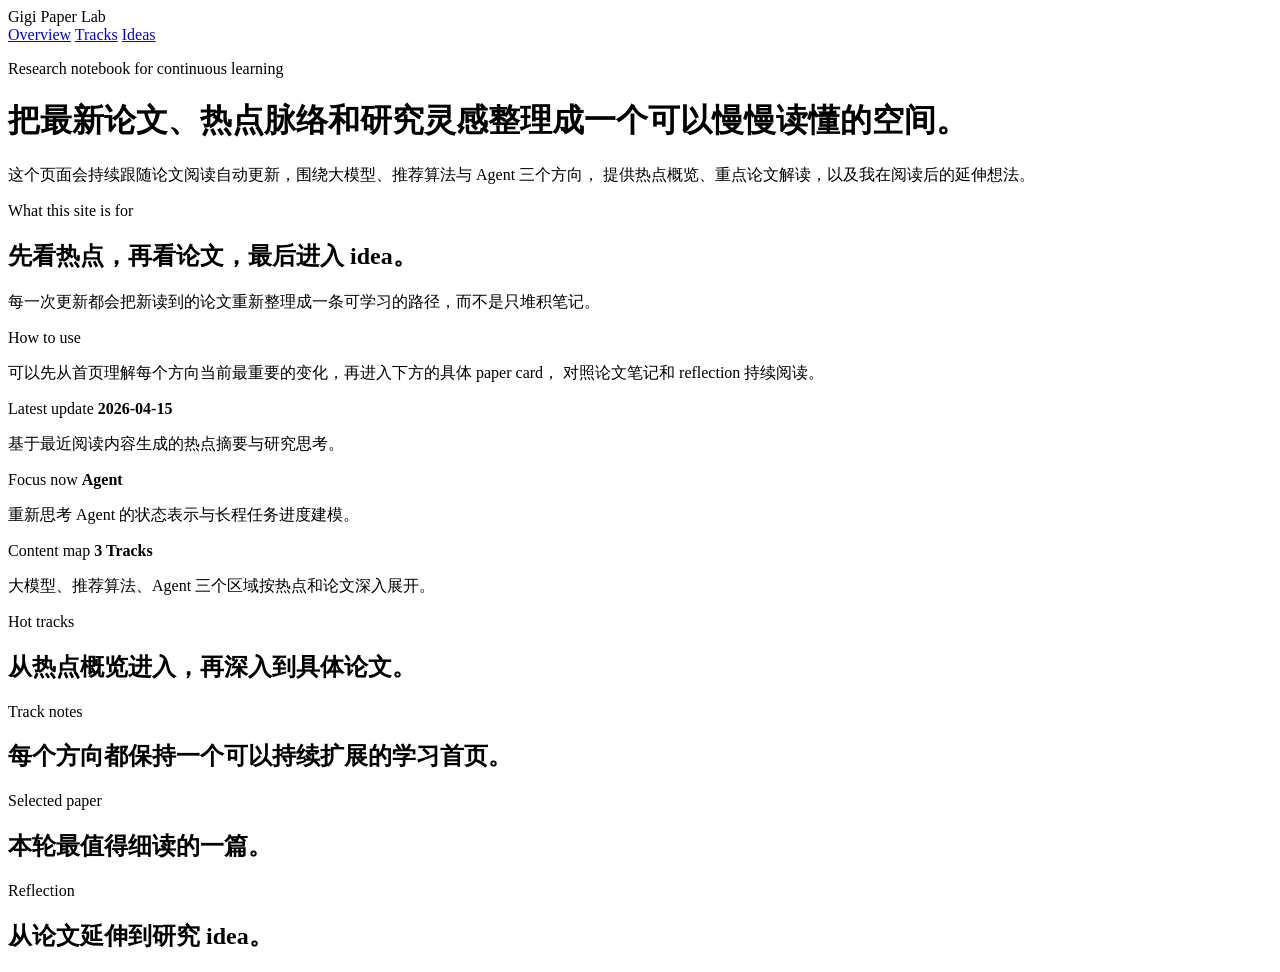
==== paper_site/index.html @ 58f5056e "Add site homepage" ====
<!DOCTYPE html>
<html lang="zh-CN">
  <head>
    <meta charset="UTF-8" />
    <meta name="viewport" content="width=device-width, initial-scale=1.0" />
    <title>Gigi Paper Lab</title>
    <meta
      name="description"
      content="跟随 Gigi 阅读大模型、推荐算法与 Agent 方向的热点论文，并查看持续沉淀的研究想法。"
    />
    <link rel="stylesheet" href="./assets/styles.css" />
    <link rel="icon" href="data:," />
  </head>
  <body>
    <div class="page-shell">
      <header class="hero">
        <nav class="topbar">
          <div class="brand">Gigi Paper Lab</div>
          <div class="topbar-links">
            <a href="#overview">Overview</a>
            <a href="#tracks">Tracks</a>
            <a href="#ideas">Ideas</a>
          </div>
        </nav>

        <div class="hero-copy">
          <p class="eyebrow">Research notebook for continuous learning</p>
          <h1>把最新论文、热点脉络和研究灵感整理成一个可以慢慢读懂的空间。</h1>
          <p class="hero-text">
            这个页面会持续跟随论文阅读自动更新，围绕大模型、推荐算法与 Agent 三个方向，
            提供热点概览、重点论文解读，以及我在阅读后的延伸想法。
          </p>
        </div>

        <section class="story-band">
          <article class="story-tile story-primary">
            <span class="panel-label">What this site is for</span>
            <h2>先看热点，再看论文，最后进入 idea。</h2>
            <p>
              每一次更新都会把新读到的论文重新整理成一条可学习的路径，而不是只堆积笔记。
            </p>
          </article>
          <article class="story-tile">
            <span class="panel-label">How to use</span>
            <p>
              可以先从首页理解每个方向当前最重要的变化，再进入下方的具体 paper card，
              对照论文笔记和 reflection 持续阅读。
            </p>
          </article>
        </section>

        <section class="hero-panels" id="overview">
          <article class="glass-panel stat-panel">
            <span class="panel-label">Latest update</span>
            <strong id="latest-update">2026-04-15</strong>
            <p>基于最近阅读内容生成的热点摘要与研究思考。</p>
          </article>
          <article class="glass-panel stat-panel">
            <span class="panel-label">Focus now</span>
            <strong id="focus-track">Agent</strong>
            <p id="focus-summary">重新思考 Agent 的状态表示与长程任务进度建模。</p>
          </article>
          <article class="glass-panel stat-panel">
            <span class="panel-label">Content map</span>
            <strong>3 Tracks</strong>
            <p>大模型、推荐算法、Agent 三个区域按热点和论文深入展开。</p>
          </article>
        </section>
      </header>

      <main>
        <section class="section-block" id="tracks">
          <div class="section-heading">
            <p class="eyebrow">Hot tracks</p>
            <h2>从热点概览进入，再深入到具体论文。</h2>
          </div>
          <div class="tracks-grid" id="tracks-grid"></div>
        </section>

        <section class="section-block">
          <div class="section-heading">
            <p class="eyebrow">Track notes</p>
            <h2>每个方向都保持一个可以持续扩展的学习首页。</h2>
          </div>
          <div class="track-detail-stack" id="track-detail-stack"></div>
        </section>

        <section class="section-block">
          <div class="section-heading">
            <p class="eyebrow">Selected paper</p>
            <h2>本轮最值得细读的一篇。</h2>
          </div>
          <div id="featured-paper"></div>
        </section>

        <section class="section-block" id="ideas">
          <div class="section-heading">
            <p class="eyebrow">Reflection</p>
            <h2>从论文延伸到研究 idea。</h2>
          </div>
          <div class="ideas-grid" id="ideas-grid"></div>
        </section>
      </main>
    </div>

    <script src="./assets/content.js"></script>
    <script src="./assets/app.js"></script>
  </body>
</html>
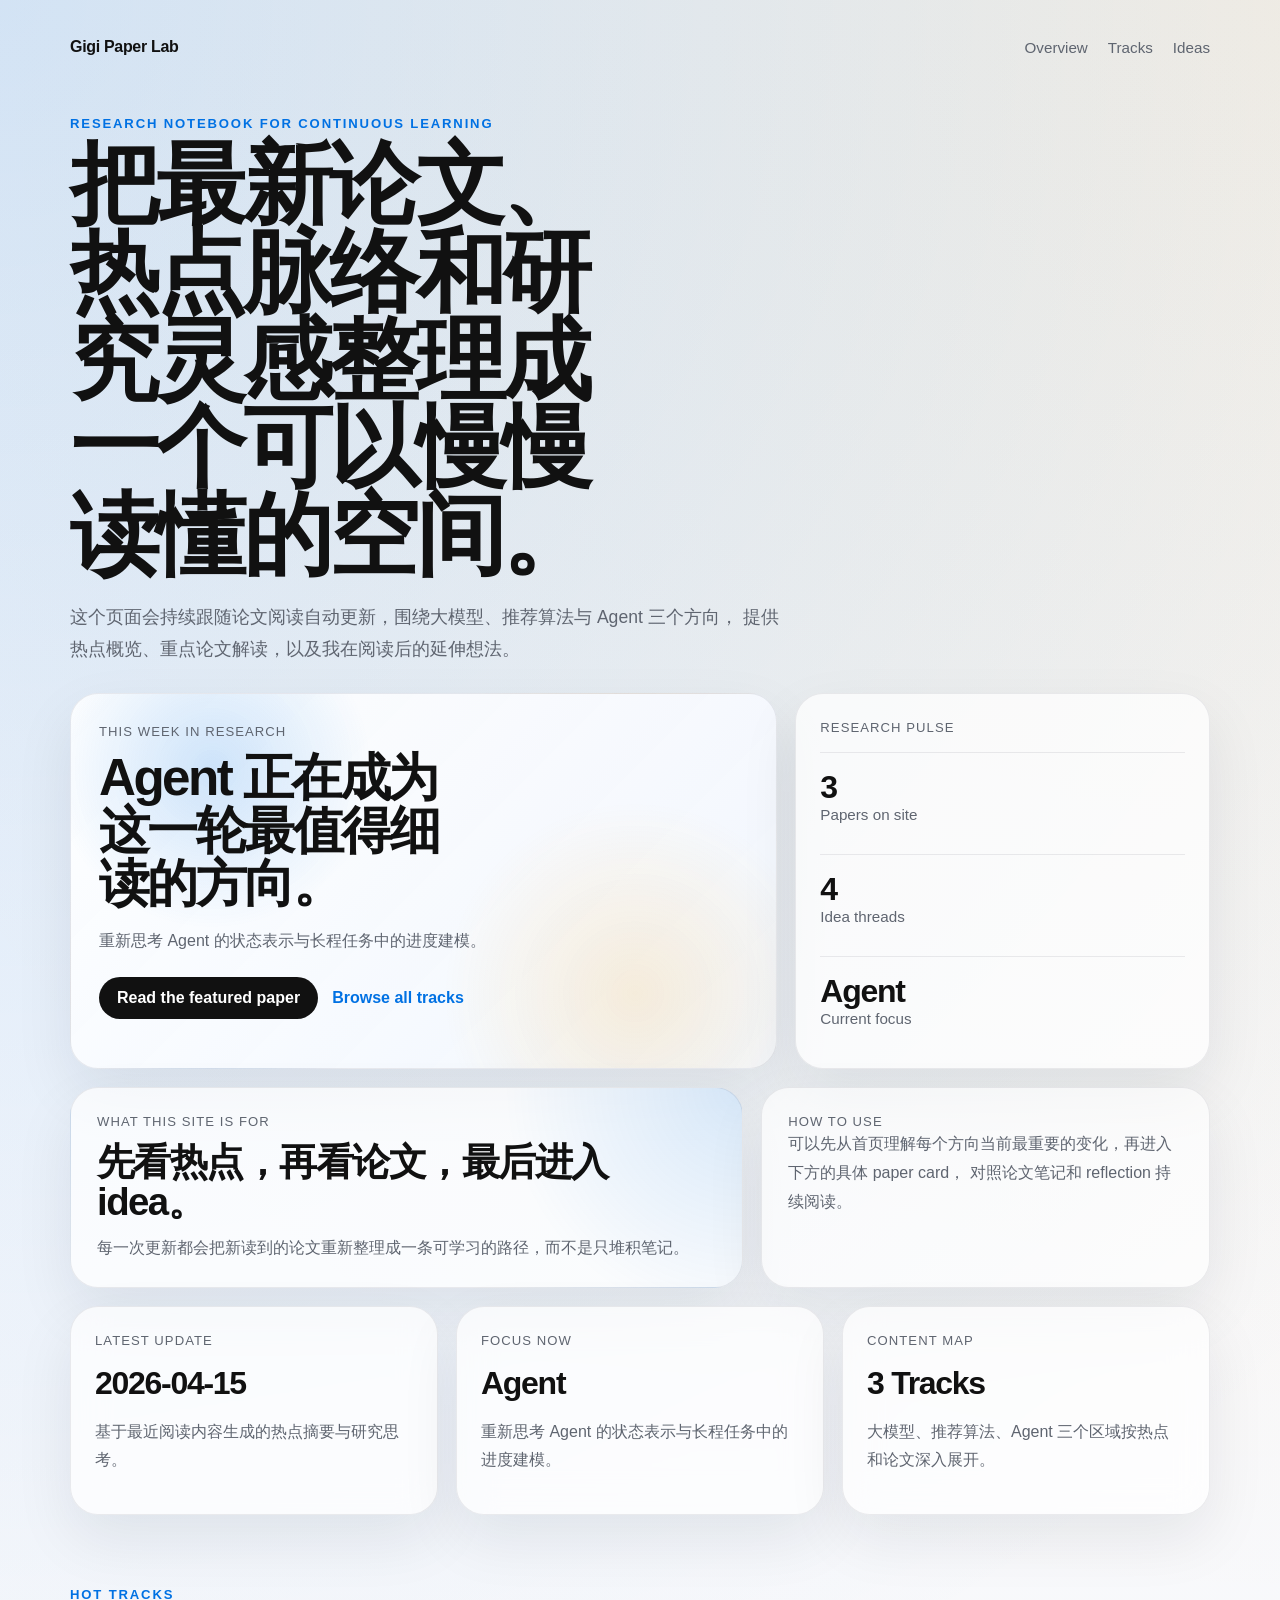
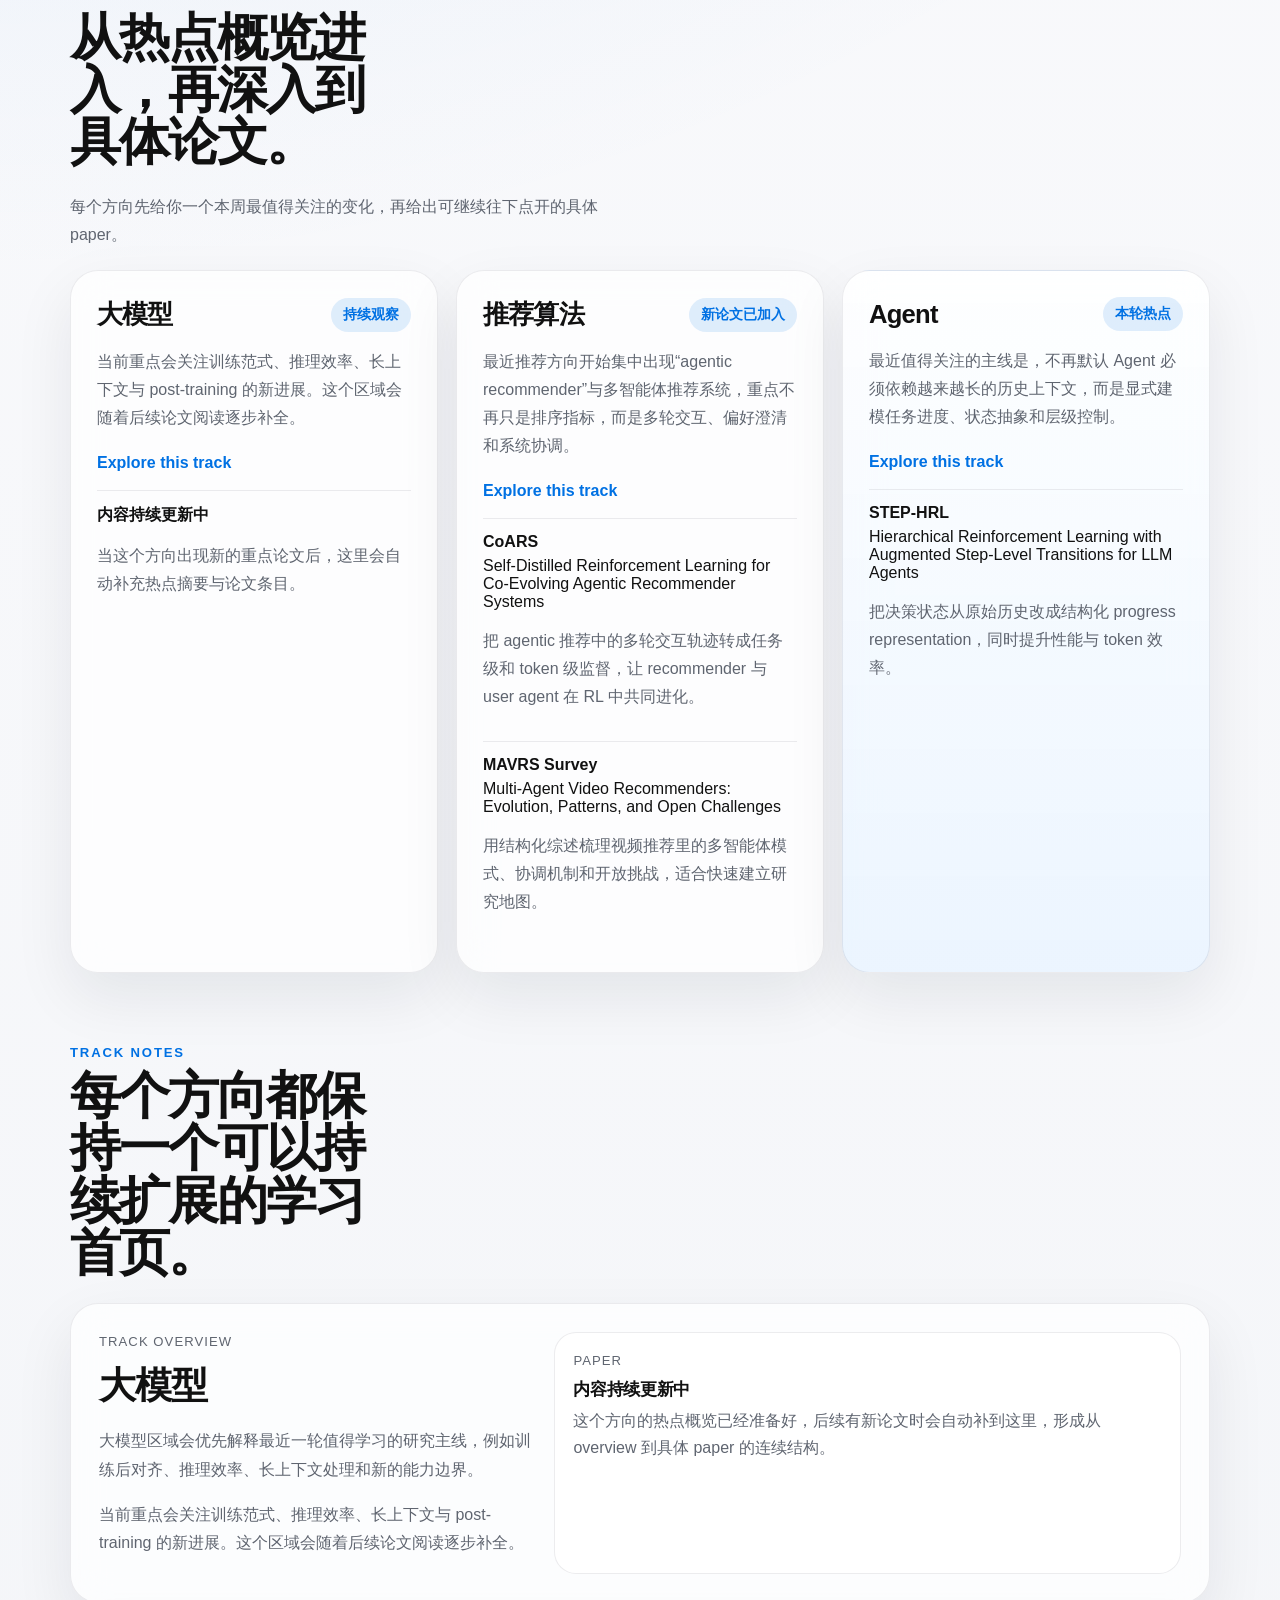
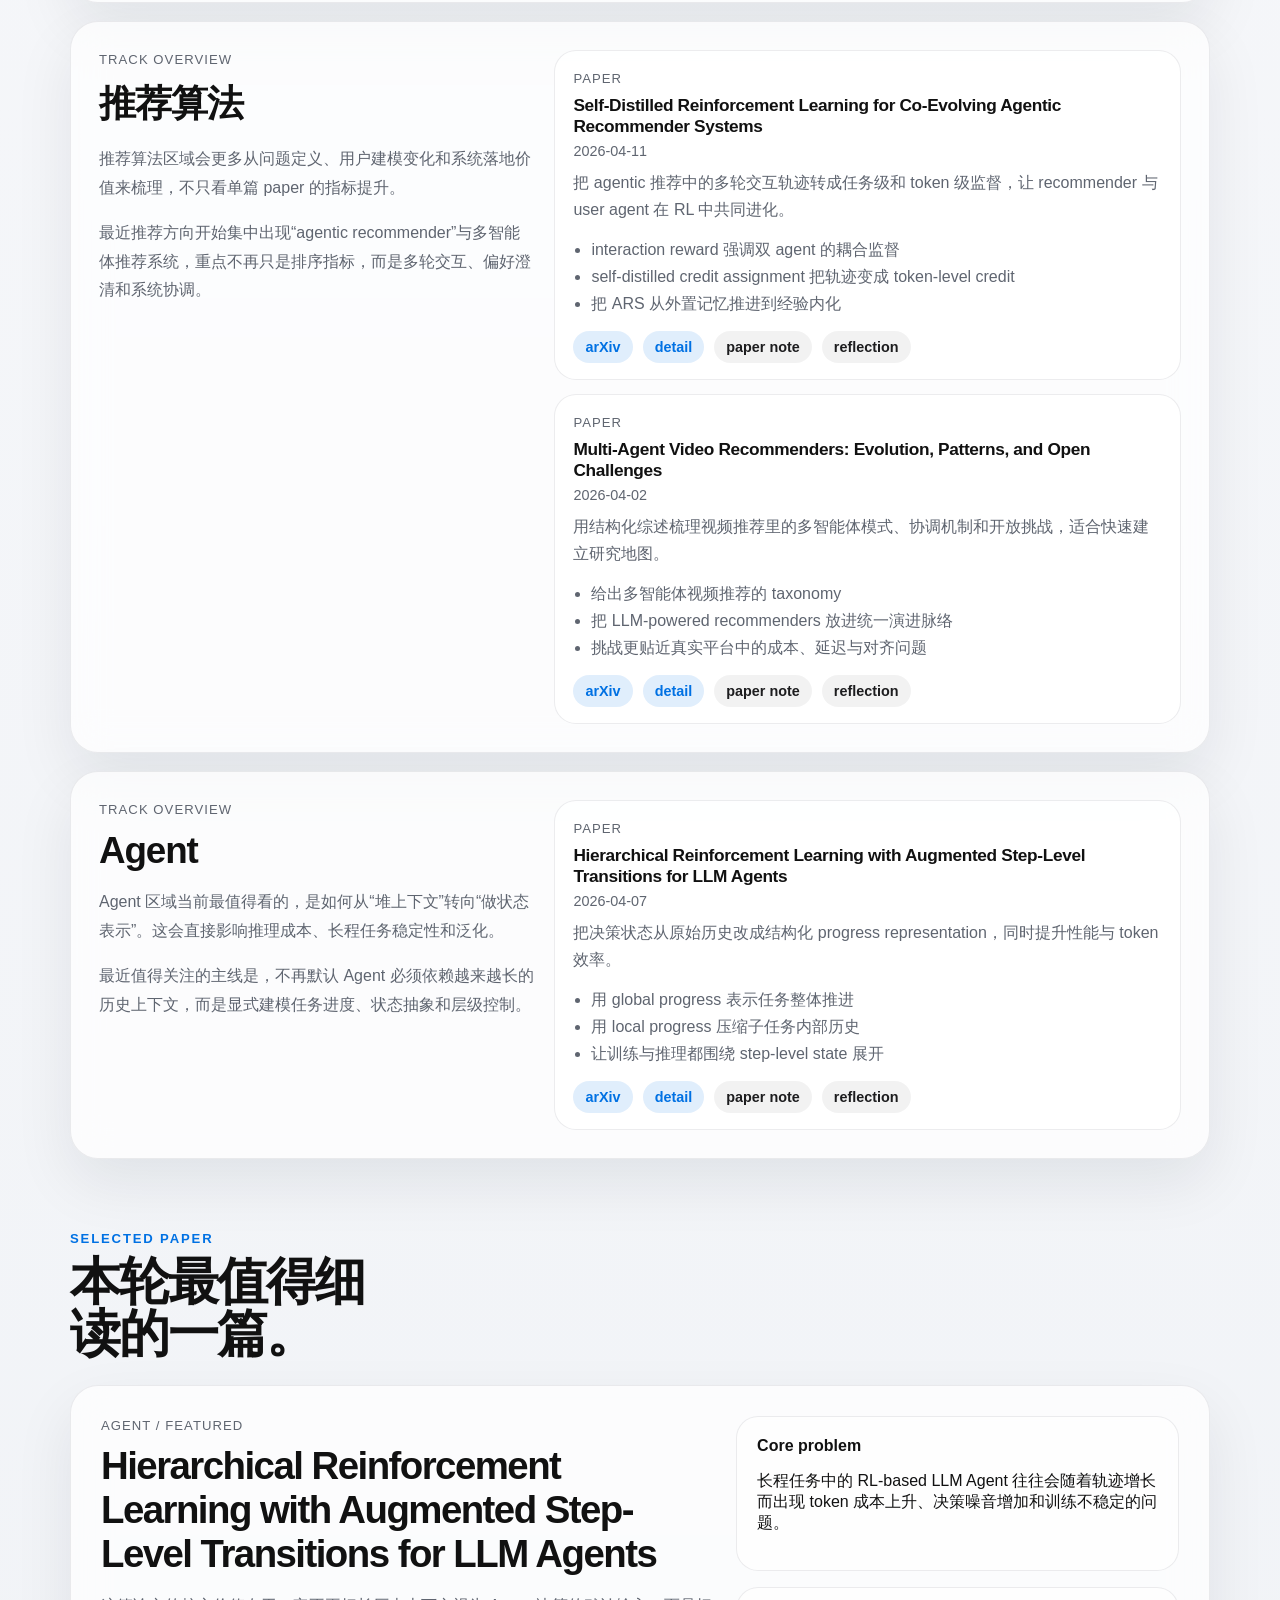
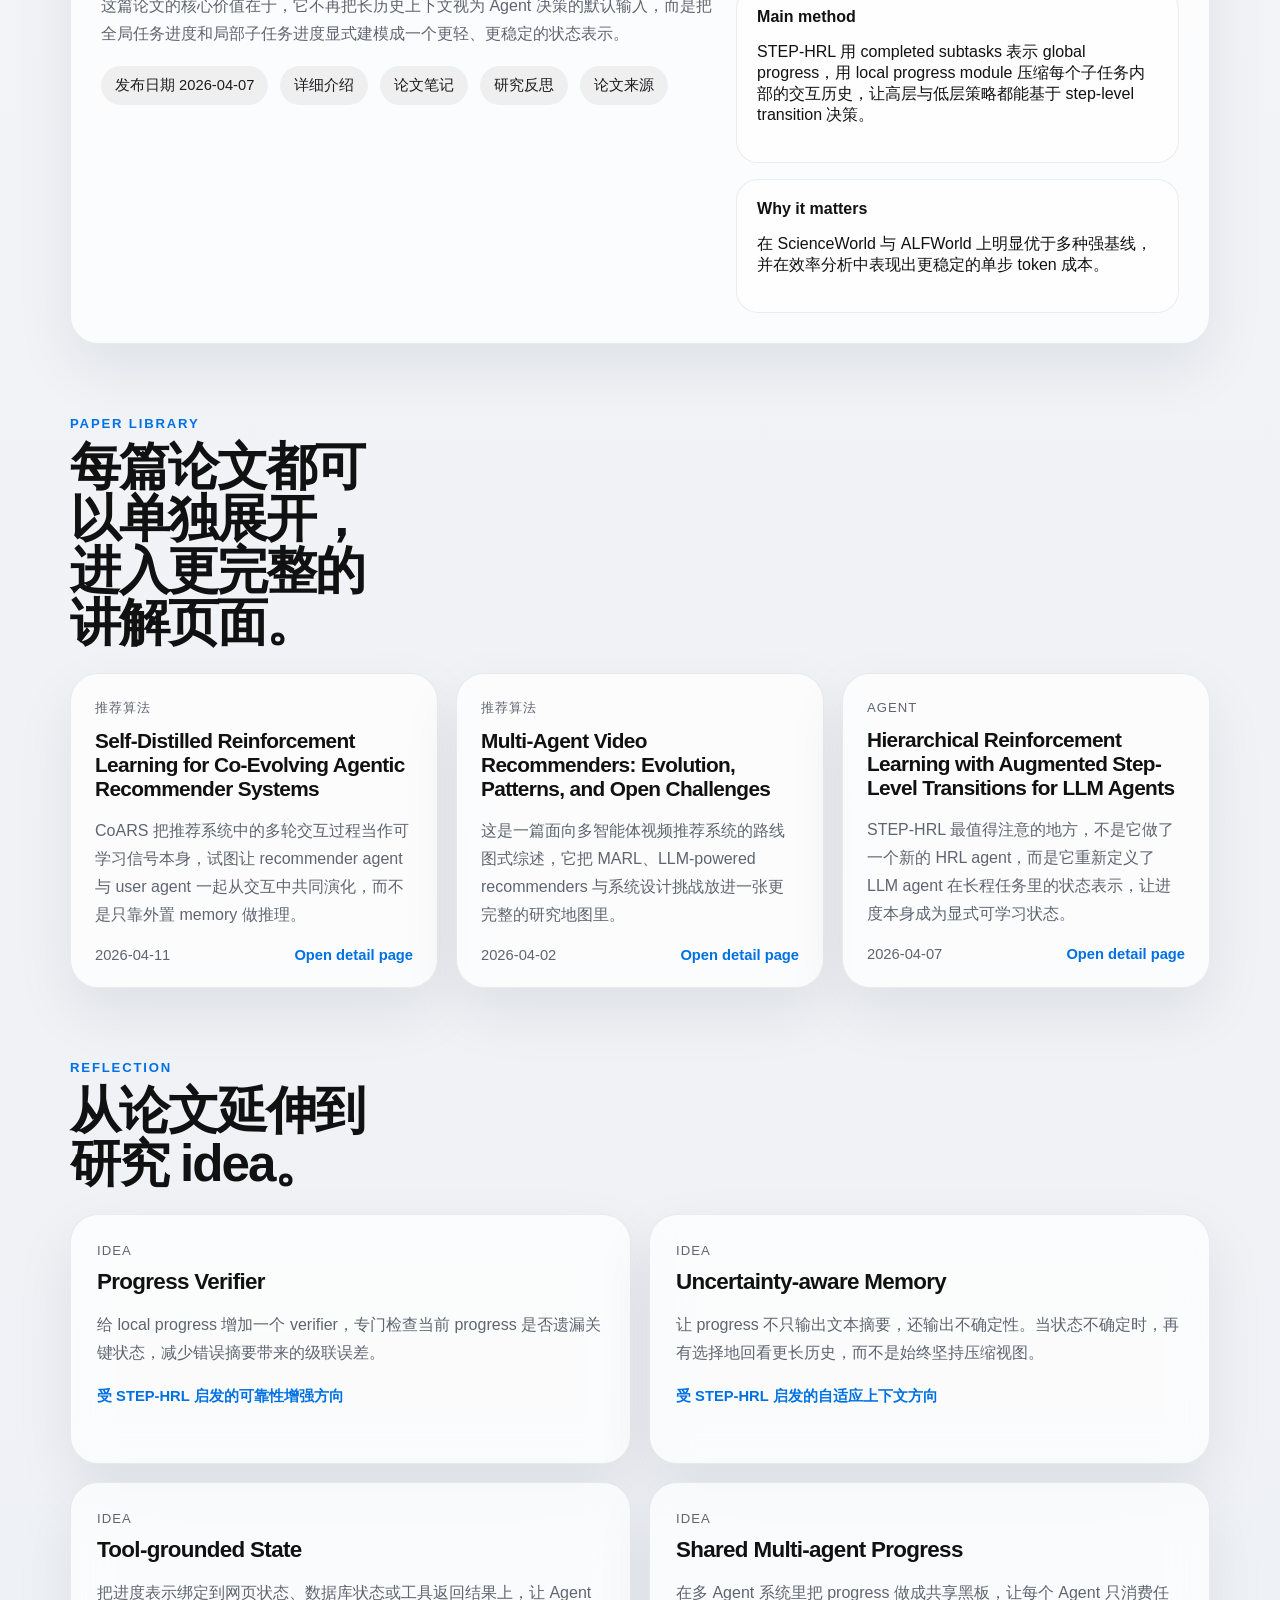
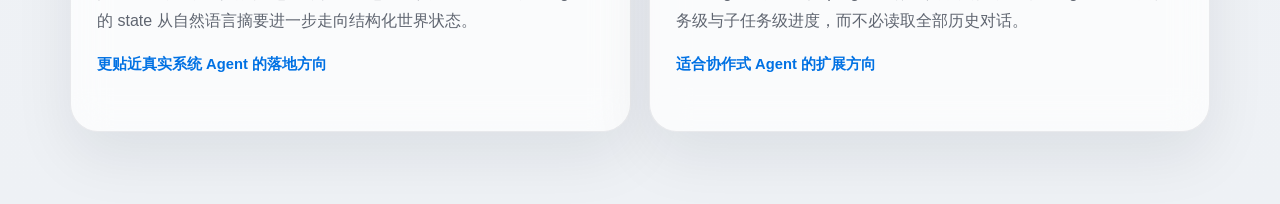
==== commit 443051ff: "Refresh paper site experience and add detail pages" ====
--- a/paper_site/index.html
+++ b/paper_site/index.html
@@ -31,6 +31,37 @@
             提供热点概览、重点论文解读，以及我在阅读后的延伸想法。
           </p>
         </div>
+
+        <section class="hero-stage">
+          <article class="hero-stage-panel hero-stage-primary">
+            <span class="panel-label">This week in research</span>
+            <h2 id="hero-stage-title">研究焦点正在刷新。</h2>
+            <p id="hero-stage-copy">
+              最新一轮阅读会把热点变化、代表论文和研究方向重新整理成可学习路径。
+            </p>
+            <div class="hero-stage-actions">
+              <a class="cta-button" href="#featured-paper">Read the featured paper</a>
+              <a class="cta-link" href="#tracks">Browse all tracks</a>
+            </div>
+          </article>
+          <article class="hero-stage-panel hero-stage-side">
+            <span class="panel-label">Research pulse</span>
+            <div class="pulse-grid">
+              <div class="pulse-item">
+                <strong id="pulse-papers">0</strong>
+                <span>Papers on site</span>
+              </div>
+              <div class="pulse-item">
+                <strong id="pulse-ideas">0</strong>
+                <span>Idea threads</span>
+              </div>
+              <div class="pulse-item">
+                <strong id="pulse-focus">Agent</strong>
+                <span>Current focus</span>
+              </div>
+            </div>
+          </article>
+        </section>
 
         <section class="story-band">
           <article class="story-tile story-primary">
@@ -74,6 +105,9 @@
             <p class="eyebrow">Hot tracks</p>
             <h2>从热点概览进入，再深入到具体论文。</h2>
           </div>
+          <div class="section-copy">
+            每个方向先给你一个本周最值得关注的变化，再给出可继续往下点开的具体 paper。
+          </div>
           <div class="tracks-grid" id="tracks-grid"></div>
         </section>
 
@@ -93,6 +127,14 @@
           <div id="featured-paper"></div>
         </section>
 
+        <section class="section-block">
+          <div class="section-heading">
+            <p class="eyebrow">Paper library</p>
+            <h2>每篇论文都可以单独展开，进入更完整的讲解页面。</h2>
+          </div>
+          <div class="paper-library" id="paper-library"></div>
+        </section>
+
         <section class="section-block" id="ideas">
           <div class="section-heading">
             <p class="eyebrow">Reflection</p>
--- a/paper_site/assets/styles.css
+++ b/paper_site/assets/styles.css
@@ -0,0 +1,748 @@
+:root {
+  --bg: #f5f5f7;
+  --panel: rgba(255, 255, 255, 0.72);
+  --panel-strong: rgba(255, 255, 255, 0.88);
+  --line: rgba(15, 23, 42, 0.08);
+  --text: #111111;
+  --muted: #5f6570;
+  --accent: #0071e3;
+  --accent-soft: rgba(0, 113, 227, 0.12);
+  --shadow: 0 24px 60px rgba(15, 23, 42, 0.08);
+  --radius-xl: 28px;
+  --radius-lg: 22px;
+  --radius-md: 18px;
+  --content-width: 1180px;
+}
+
+* {
+  box-sizing: border-box;
+}
+
+html {
+  scroll-behavior: smooth;
+}
+
+body {
+  margin: 0;
+  font-family: "SF Pro Display", "PingFang SC", "Helvetica Neue", sans-serif;
+  color: var(--text);
+  background:
+    radial-gradient(circle at top left, rgba(0, 113, 227, 0.16), transparent 28%),
+    radial-gradient(circle at top right, rgba(255, 159, 10, 0.1), transparent 24%),
+    linear-gradient(180deg, #fbfbfd 0%, #eef1f5 100%);
+}
+
+a {
+  color: inherit;
+  text-decoration: none;
+}
+
+.page-shell {
+  width: min(100%, var(--content-width));
+  margin: 0 auto;
+  padding: 24px 20px 72px;
+}
+
+.topbar {
+  display: flex;
+  align-items: center;
+  justify-content: space-between;
+  gap: 16px;
+  padding: 6px 0 18px;
+}
+
+.brand {
+  font-size: 1rem;
+  font-weight: 700;
+  letter-spacing: -0.02em;
+}
+
+.topbar-links {
+  display: flex;
+  gap: 20px;
+  color: var(--muted);
+  font-size: 0.95rem;
+}
+
+.hero {
+  padding-top: 8px;
+}
+
+.hero-copy {
+  padding: 42px 0 28px;
+}
+
+.eyebrow {
+  margin: 0 0 10px;
+  color: var(--accent);
+  font-size: 0.82rem;
+  font-weight: 700;
+  letter-spacing: 0.14em;
+  text-transform: uppercase;
+}
+
+.hero h1,
+.section-heading h2 {
+  margin: 0;
+  letter-spacing: -0.04em;
+}
+
+.hero h1 {
+  max-width: 11ch;
+  font-size: clamp(3rem, 7vw, 5.8rem);
+  line-height: 0.98;
+}
+
+.hero-text {
+  max-width: 720px;
+  margin: 22px 0 0;
+  color: var(--muted);
+  font-size: 1.1rem;
+  line-height: 1.8;
+}
+
+.hero-panels,
+.tracks-grid,
+.ideas-grid,
+.story-band,
+.track-detail-stack,
+.hero-stage,
+.paper-library {
+  display: grid;
+  gap: 18px;
+}
+
+.hero-stage {
+  grid-template-columns: 1.45fr 0.85fr;
+  margin-bottom: 18px;
+}
+
+.hero-stage-panel {
+  border-radius: var(--radius-xl);
+  border: 1px solid var(--line);
+  box-shadow: var(--shadow);
+}
+
+.hero-stage-primary {
+  padding: 28px;
+  background:
+    radial-gradient(circle at 20% 20%, rgba(0, 113, 227, 0.18), transparent 25%),
+    radial-gradient(circle at 80% 80%, rgba(255, 159, 10, 0.14), transparent 30%),
+    linear-gradient(135deg, rgba(255, 255, 255, 0.92), rgba(242, 247, 255, 0.88));
+}
+
+.hero-stage-primary h2 {
+  margin: 12px 0 12px;
+  max-width: 12ch;
+  font-size: clamp(2.2rem, 4vw, 3.6rem);
+  line-height: 1.03;
+  letter-spacing: -0.05em;
+}
+
+.hero-stage-primary p {
+  max-width: 58ch;
+  color: var(--muted);
+  line-height: 1.8;
+}
+
+.hero-stage-actions {
+  display: flex;
+  flex-wrap: wrap;
+  gap: 14px;
+  margin-top: 22px;
+}
+
+.cta-button {
+  display: inline-flex;
+  align-items: center;
+  justify-content: center;
+  padding: 12px 18px;
+  border-radius: 999px;
+  background: #111111;
+  color: white;
+  font-weight: 600;
+}
+
+.cta-link {
+  display: inline-flex;
+  align-items: center;
+  color: var(--accent);
+  font-weight: 600;
+}
+
+.hero-stage-side {
+  padding: 24px;
+  background: rgba(255, 255, 255, 0.72);
+}
+
+.pulse-grid {
+  display: grid;
+  gap: 14px;
+  margin-top: 16px;
+}
+
+.pulse-item {
+  padding: 16px 0;
+  border-top: 1px solid var(--line);
+}
+
+.pulse-item strong {
+  display: block;
+  font-size: 2rem;
+  letter-spacing: -0.04em;
+}
+
+.pulse-item span {
+  color: var(--muted);
+  font-size: 0.95rem;
+}
+
+.story-band {
+  grid-template-columns: 1.35fr 0.9fr;
+  margin-bottom: 18px;
+}
+
+.story-tile {
+  padding: 24px 26px;
+  border-radius: var(--radius-xl);
+  border: 1px solid var(--line);
+  background: rgba(255, 255, 255, 0.64);
+  box-shadow: var(--shadow);
+}
+
+.story-tile h2 {
+  margin: 12px 0 12px;
+  font-size: clamp(1.8rem, 3vw, 2.8rem);
+  line-height: 1.04;
+  letter-spacing: -0.04em;
+}
+
+.story-tile p {
+  margin: 0;
+  color: var(--muted);
+  line-height: 1.8;
+}
+
+.story-primary {
+  background:
+    radial-gradient(circle at top right, rgba(0, 113, 227, 0.14), transparent 34%),
+    rgba(255, 255, 255, 0.72);
+}
+
+.hero-panels {
+  grid-template-columns: repeat(3, minmax(0, 1fr));
+}
+
+.glass-panel,
+.track-card,
+.feature-card,
+.idea-card {
+  background: var(--panel);
+  border: 1px solid var(--line);
+  backdrop-filter: blur(18px);
+  -webkit-backdrop-filter: blur(18px);
+  box-shadow: var(--shadow);
+}
+
+.stat-panel,
+.track-card,
+.feature-card,
+.idea-card {
+  border-radius: var(--radius-xl);
+}
+
+.stat-panel {
+  min-height: 180px;
+  padding: 24px;
+}
+
+.panel-label,
+.meta-label {
+  display: inline-block;
+  color: var(--muted);
+  font-size: 0.82rem;
+  letter-spacing: 0.08em;
+  text-transform: uppercase;
+}
+
+.stat-panel strong {
+  display: block;
+  margin-top: 16px;
+  font-size: 2rem;
+  letter-spacing: -0.04em;
+}
+
+.stat-panel p,
+.track-card p,
+.feature-copy p,
+.idea-card p {
+  color: var(--muted);
+  line-height: 1.75;
+}
+
+.section-block {
+  padding-top: 72px;
+}
+
+.section-heading {
+  margin-bottom: 24px;
+}
+
+.section-heading h2 {
+  font-size: clamp(2rem, 4vw, 3.4rem);
+  max-width: 12ch;
+  line-height: 1.02;
+}
+
+.section-copy {
+  max-width: 62ch;
+  margin-bottom: 20px;
+  color: var(--muted);
+  line-height: 1.8;
+}
+
+.tracks-grid {
+  grid-template-columns: repeat(3, minmax(0, 1fr));
+}
+
+.track-card {
+  padding: 26px;
+  min-height: 340px;
+}
+
+.track-card.active {
+  background: linear-gradient(180deg, var(--panel-strong), rgba(234, 244, 255, 0.92));
+}
+
+.track-header {
+  display: flex;
+  align-items: center;
+  justify-content: space-between;
+  gap: 12px;
+}
+
+.track-title {
+  margin: 0;
+  font-size: 1.6rem;
+  letter-spacing: -0.03em;
+}
+
+.track-chip {
+  padding: 8px 12px;
+  border-radius: 999px;
+  background: var(--accent-soft);
+  color: var(--accent);
+  font-size: 0.85rem;
+  font-weight: 600;
+}
+
+.paper-list {
+  margin: 18px 0 0;
+  padding: 0;
+  list-style: none;
+}
+
+.paper-list li {
+  padding: 14px 0;
+  border-top: 1px solid var(--line);
+}
+
+.paper-list strong {
+  display: block;
+  margin-bottom: 6px;
+  font-size: 1rem;
+}
+
+.track-detail-stack {
+  grid-template-columns: 1fr;
+}
+
+.track-detail-card {
+  display: grid;
+  grid-template-columns: 0.82fr 1.18fr;
+  gap: 20px;
+  padding: 28px;
+  border-radius: var(--radius-xl);
+  border: 1px solid var(--line);
+  background: var(--panel);
+  backdrop-filter: blur(18px);
+  -webkit-backdrop-filter: blur(18px);
+  box-shadow: var(--shadow);
+}
+
+.track-detail-copy h3 {
+  margin: 12px 0 10px;
+  font-size: clamp(1.6rem, 3vw, 2.3rem);
+  letter-spacing: -0.03em;
+}
+
+.track-detail-copy p {
+  color: var(--muted);
+  line-height: 1.8;
+}
+
+.track-detail-papers {
+  display: grid;
+  gap: 14px;
+}
+
+.paper-card {
+  padding: 18px 18px 16px;
+  border-radius: var(--radius-lg);
+  border: 1px solid var(--line);
+  background: rgba(255, 255, 255, 0.76);
+}
+
+.paper-card h4 {
+  margin: 8px 0 6px;
+  font-size: 1.08rem;
+  letter-spacing: -0.02em;
+}
+
+.paper-card p {
+  margin: 0 0 12px;
+  color: var(--muted);
+  line-height: 1.7;
+}
+
+.paper-card ul {
+  margin: 0 0 14px;
+  padding-left: 18px;
+  color: var(--muted);
+  line-height: 1.7;
+}
+
+.paper-meta {
+  margin-bottom: 10px;
+  color: var(--muted);
+  font-size: 0.9rem;
+}
+
+.paper-links {
+  display: flex;
+  flex-wrap: wrap;
+  gap: 10px;
+}
+
+.track-link {
+  margin-top: 6px;
+}
+
+.paper-link {
+  padding: 8px 12px;
+  border-radius: 999px;
+  background: var(--accent-soft);
+  color: var(--accent);
+  font-size: 0.9rem;
+  font-weight: 600;
+}
+
+.paper-link.secondary {
+  background: rgba(17, 17, 17, 0.05);
+  color: #1d1d1f;
+}
+
+.feature-card {
+  display: grid;
+  grid-template-columns: 1.25fr 0.9fr;
+  gap: 20px;
+  padding: 30px;
+}
+
+.feature-copy h3 {
+  margin: 10px 0 14px;
+  font-size: clamp(1.8rem, 3vw, 2.8rem);
+  letter-spacing: -0.04em;
+}
+
+.feature-meta {
+  display: flex;
+  flex-wrap: wrap;
+  gap: 12px;
+  margin-top: 18px;
+}
+
+.meta-pill {
+  padding: 10px 14px;
+  border-radius: 999px;
+  background: rgba(17, 17, 17, 0.05);
+  color: #1d1d1f;
+  font-size: 0.92rem;
+}
+
+.feature-aside {
+  display: grid;
+  gap: 16px;
+}
+
+.mini-panel {
+  padding: 20px;
+  border: 1px solid var(--line);
+  border-radius: var(--radius-lg);
+  background: rgba(255, 255, 255, 0.58);
+}
+
+.mini-panel h4 {
+  margin: 0 0 10px;
+  font-size: 1rem;
+}
+
+.mini-panel ul {
+  margin: 0;
+  padding-left: 18px;
+  color: var(--muted);
+  line-height: 1.7;
+}
+
+.ideas-grid {
+  grid-template-columns: repeat(2, minmax(0, 1fr));
+}
+
+.idea-card {
+  padding: 26px;
+  min-height: 250px;
+}
+
+.idea-card h3 {
+  margin: 10px 0 10px;
+  font-size: 1.4rem;
+  letter-spacing: -0.03em;
+}
+
+.idea-footer {
+  margin-top: 20px;
+  color: var(--accent);
+  font-size: 0.92rem;
+  font-weight: 600;
+}
+
+.paper-library {
+  grid-template-columns: repeat(3, minmax(0, 1fr));
+}
+
+.paper-library-card {
+  min-height: 260px;
+  padding: 24px;
+  border-radius: var(--radius-xl);
+  border: 1px solid var(--line);
+  background: rgba(255, 255, 255, 0.76);
+  box-shadow: var(--shadow);
+}
+
+.paper-library-card h3 {
+  margin: 12px 0 10px;
+  font-size: 1.3rem;
+  letter-spacing: -0.03em;
+}
+
+.paper-library-card p {
+  color: var(--muted);
+  line-height: 1.75;
+}
+
+.paper-library-footer {
+  display: flex;
+  align-items: center;
+  justify-content: space-between;
+  gap: 14px;
+  margin-top: 18px;
+  color: var(--muted);
+  font-size: 0.92rem;
+}
+
+.paper-body {
+  min-height: 100vh;
+}
+
+.paper-hero {
+  padding: 28px;
+  border-radius: var(--radius-xl);
+}
+
+.paper-layout {
+  display: grid;
+  grid-template-columns: 280px minmax(0, 1fr);
+  gap: 24px;
+  margin-top: 24px;
+}
+
+.paper-sidebar {
+  align-self: start;
+  padding: 22px;
+  position: sticky;
+  top: 20px;
+  border-radius: var(--radius-xl);
+}
+
+.sidebar-links {
+  display: grid;
+  gap: 10px;
+  margin-top: 12px;
+}
+
+.paper-sections {
+  display: grid;
+  gap: 18px;
+}
+
+.paper-section {
+  padding: 26px;
+  border-radius: var(--radius-xl);
+  border: 1px solid var(--line);
+  background: rgba(255, 255, 255, 0.78);
+  box-shadow: var(--shadow);
+}
+
+.paper-section p {
+  margin: 10px 0 0;
+  color: var(--muted);
+  line-height: 1.85;
+}
+
+.paper-section-emphasis {
+  background:
+    radial-gradient(circle at top right, rgba(0, 113, 227, 0.12), transparent 32%),
+    rgba(255, 255, 255, 0.84);
+}
+
+.reader-body {
+  min-height: 100vh;
+}
+
+.reader-shell {
+  padding-bottom: 96px;
+}
+
+.reader-header {
+  padding: 12px 0 24px;
+}
+
+.reader-back {
+  display: inline-flex;
+  margin-bottom: 24px;
+  color: var(--accent);
+  font-weight: 600;
+}
+
+.reader-layout {
+  display: grid;
+  grid-template-columns: 280px minmax(0, 1fr);
+  gap: 24px;
+}
+
+.reader-sidebar,
+.reader-article {
+  border-radius: var(--radius-xl);
+}
+
+.reader-sidebar {
+  align-self: start;
+  padding: 22px;
+  position: sticky;
+  top: 20px;
+}
+
+.reader-sidebar-block + .reader-sidebar-block {
+  margin-top: 24px;
+}
+
+.reader-sidebar p {
+  margin: 10px 0 0;
+  color: var(--muted);
+  line-height: 1.7;
+  overflow-wrap: anywhere;
+}
+
+.reader-article {
+  padding: 32px;
+}
+
+.reader-article h1,
+.reader-article h2,
+.reader-article h3 {
+  letter-spacing: -0.03em;
+}
+
+.reader-article h1 {
+  margin: 0 0 18px;
+  font-size: clamp(2.1rem, 4vw, 3.2rem);
+}
+
+.reader-article h2 {
+  margin: 30px 0 14px;
+  font-size: 1.6rem;
+}
+
+.reader-article h3 {
+  margin: 24px 0 12px;
+  font-size: 1.2rem;
+}
+
+.reader-article p,
+.reader-article li {
+  color: var(--muted);
+  line-height: 1.85;
+}
+
+.reader-article ul,
+.reader-article ol {
+  padding-left: 22px;
+}
+
+.reader-article pre {
+  padding: 16px;
+  overflow-x: auto;
+  border-radius: var(--radius-lg);
+  background: rgba(17, 17, 17, 0.05);
+}
+
+.reader-article code {
+  font-family: "SF Mono", "Menlo", monospace;
+}
+
+@media (max-width: 980px) {
+  .hero-stage,
+  .story-band,
+  .hero-panels,
+  .tracks-grid,
+  .paper-library,
+  .paper-layout,
+  .track-detail-card,
+  .reader-layout,
+  .feature-card,
+  .ideas-grid {
+    grid-template-columns: 1fr;
+  }
+
+  .topbar {
+    flex-direction: column;
+    align-items: flex-start;
+  }
+
+  .reader-sidebar {
+    position: static;
+  }
+
+  .paper-sidebar {
+    position: static;
+  }
+}
+
+@media (max-width: 640px) {
+  .page-shell {
+    padding: 20px 14px 56px;
+  }
+
+  .topbar-links {
+    gap: 14px;
+    font-size: 0.88rem;
+    flex-wrap: wrap;
+  }
+
+  .stat-panel,
+  .track-card,
+  .feature-card,
+  .idea-card {
+    border-radius: 22px;
+  }
+}
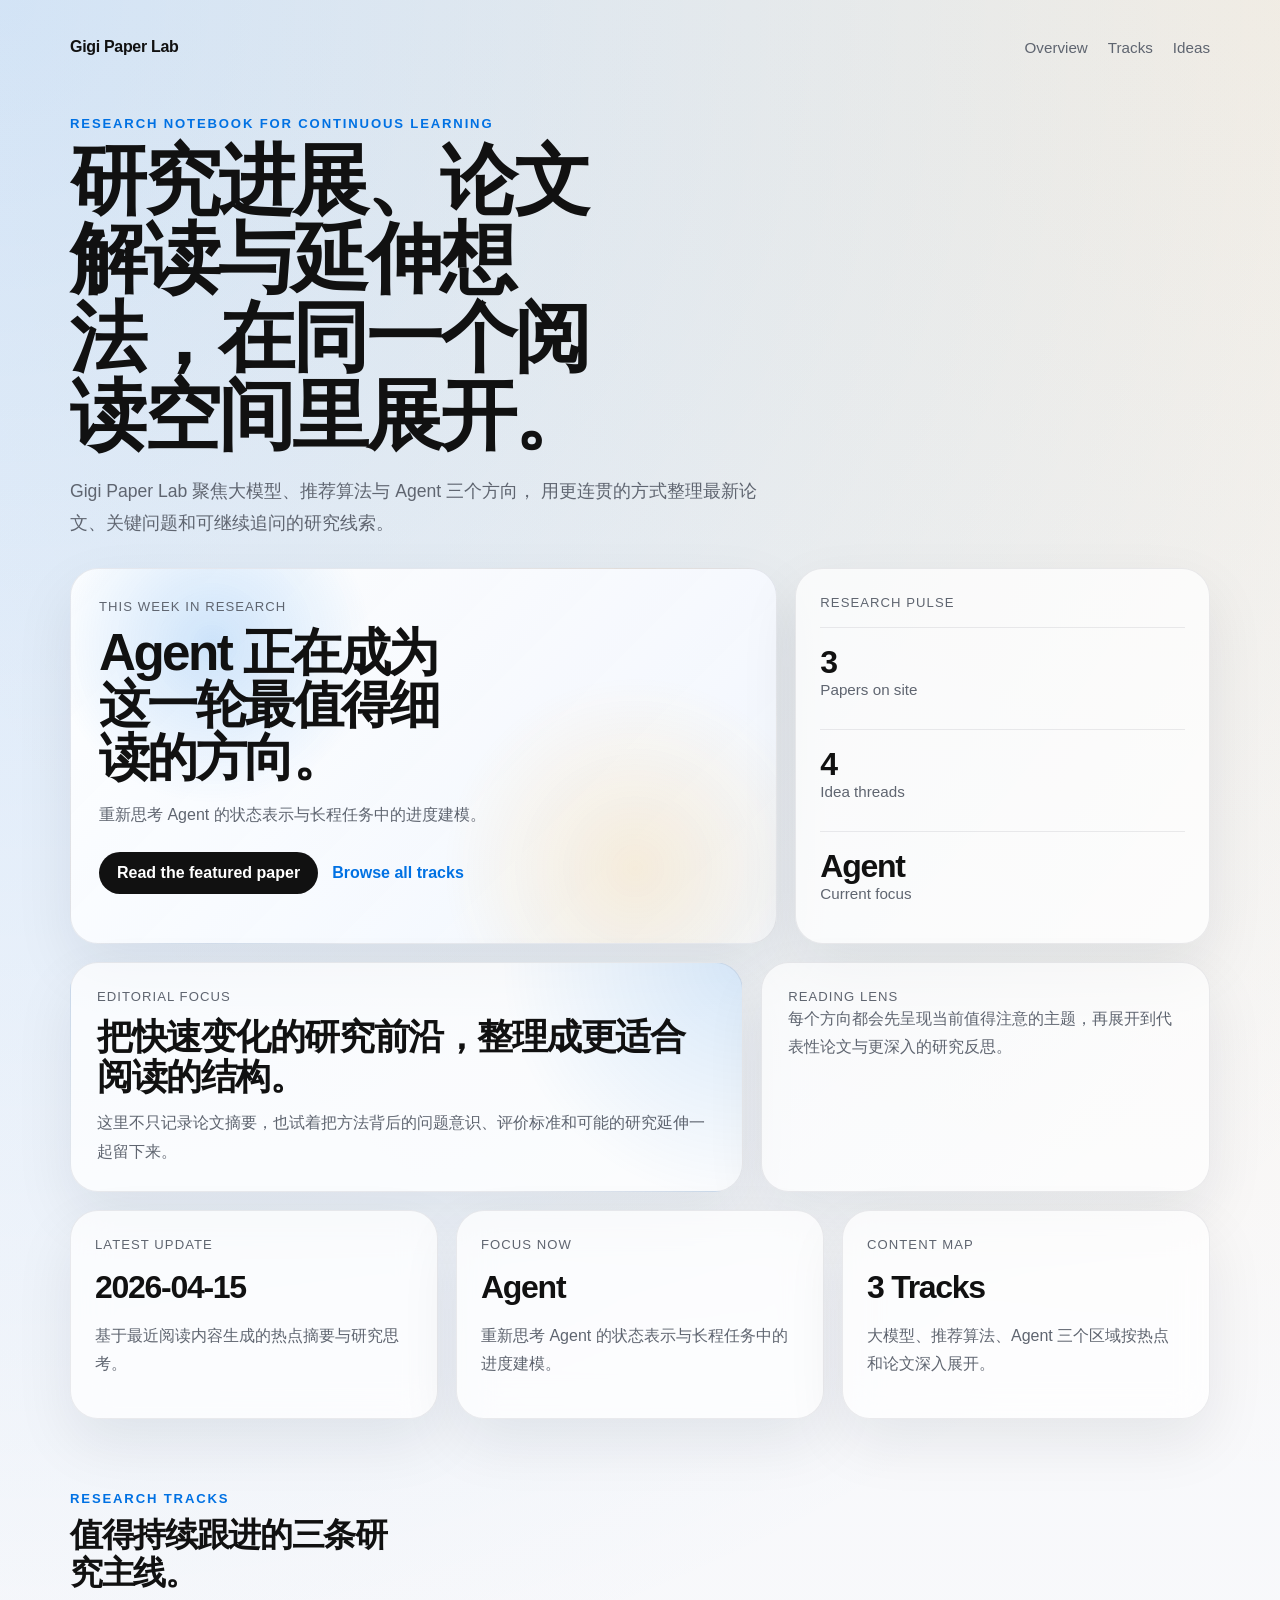
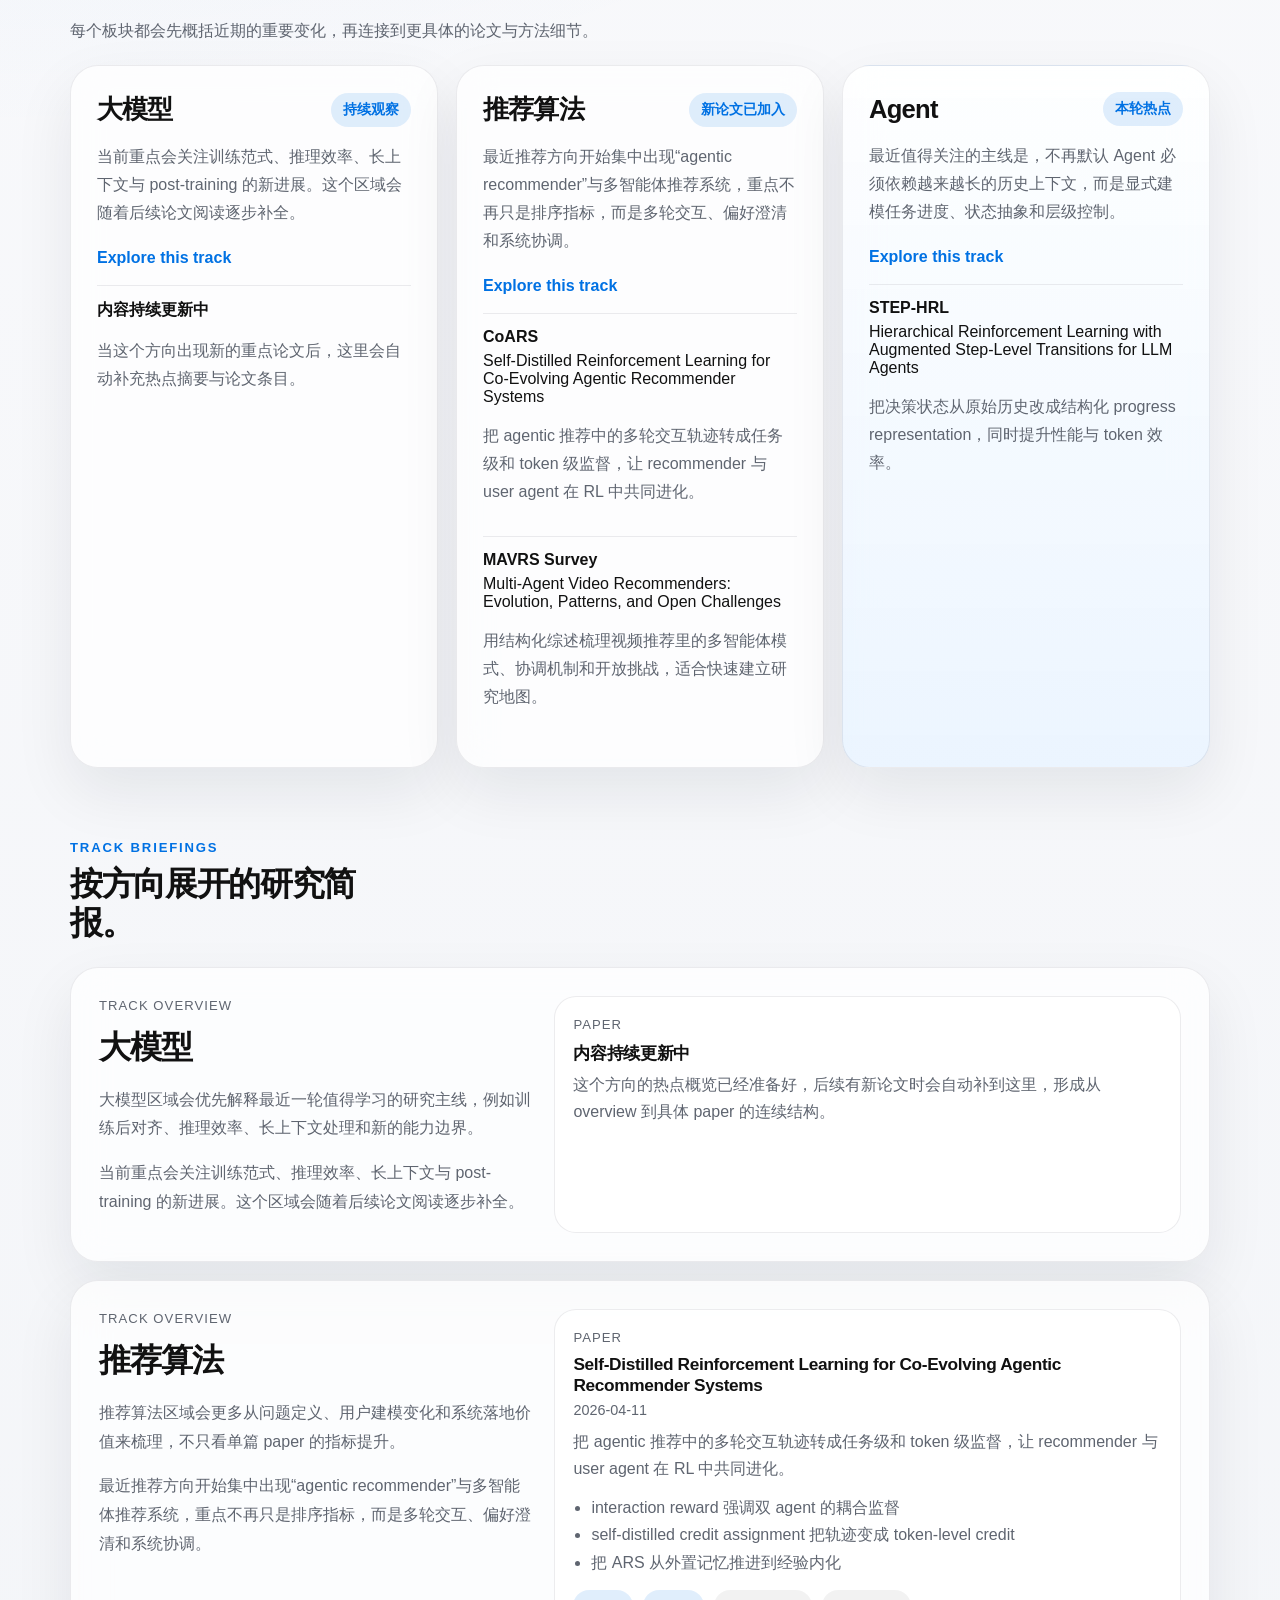
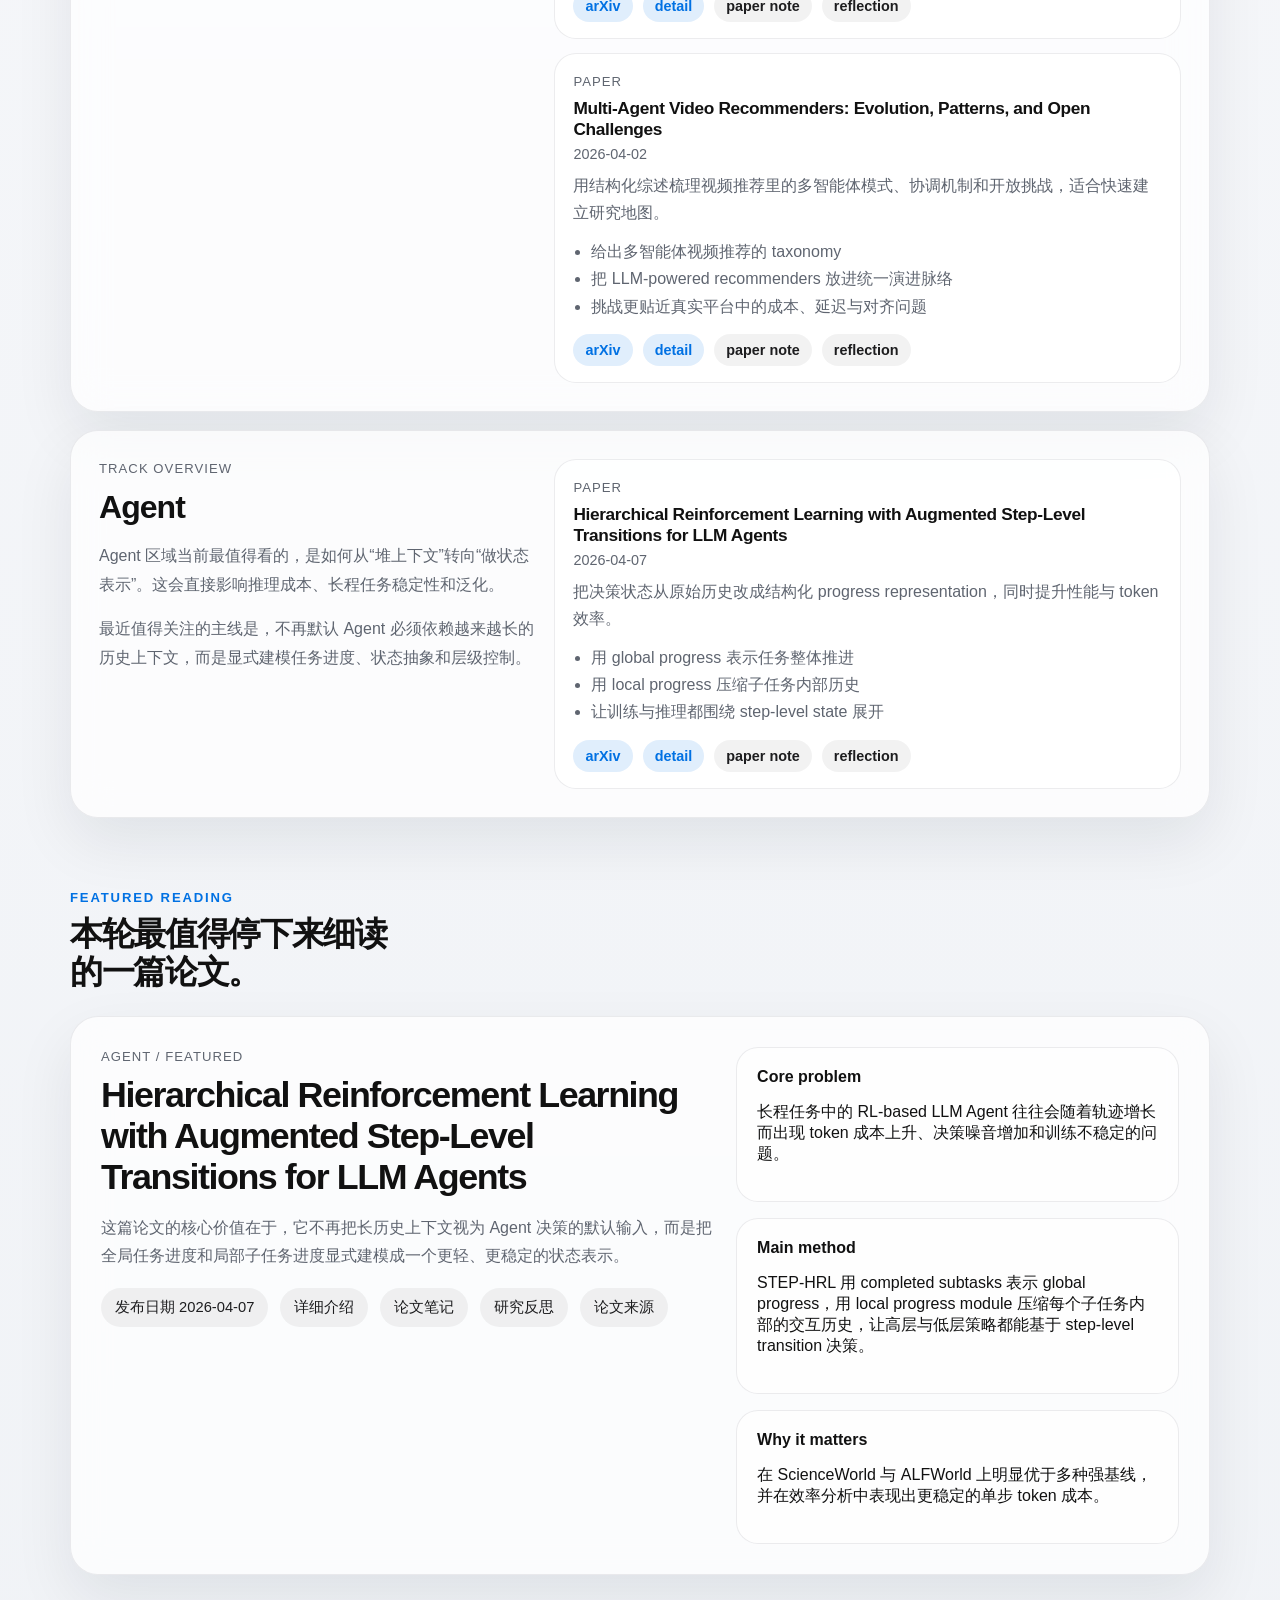
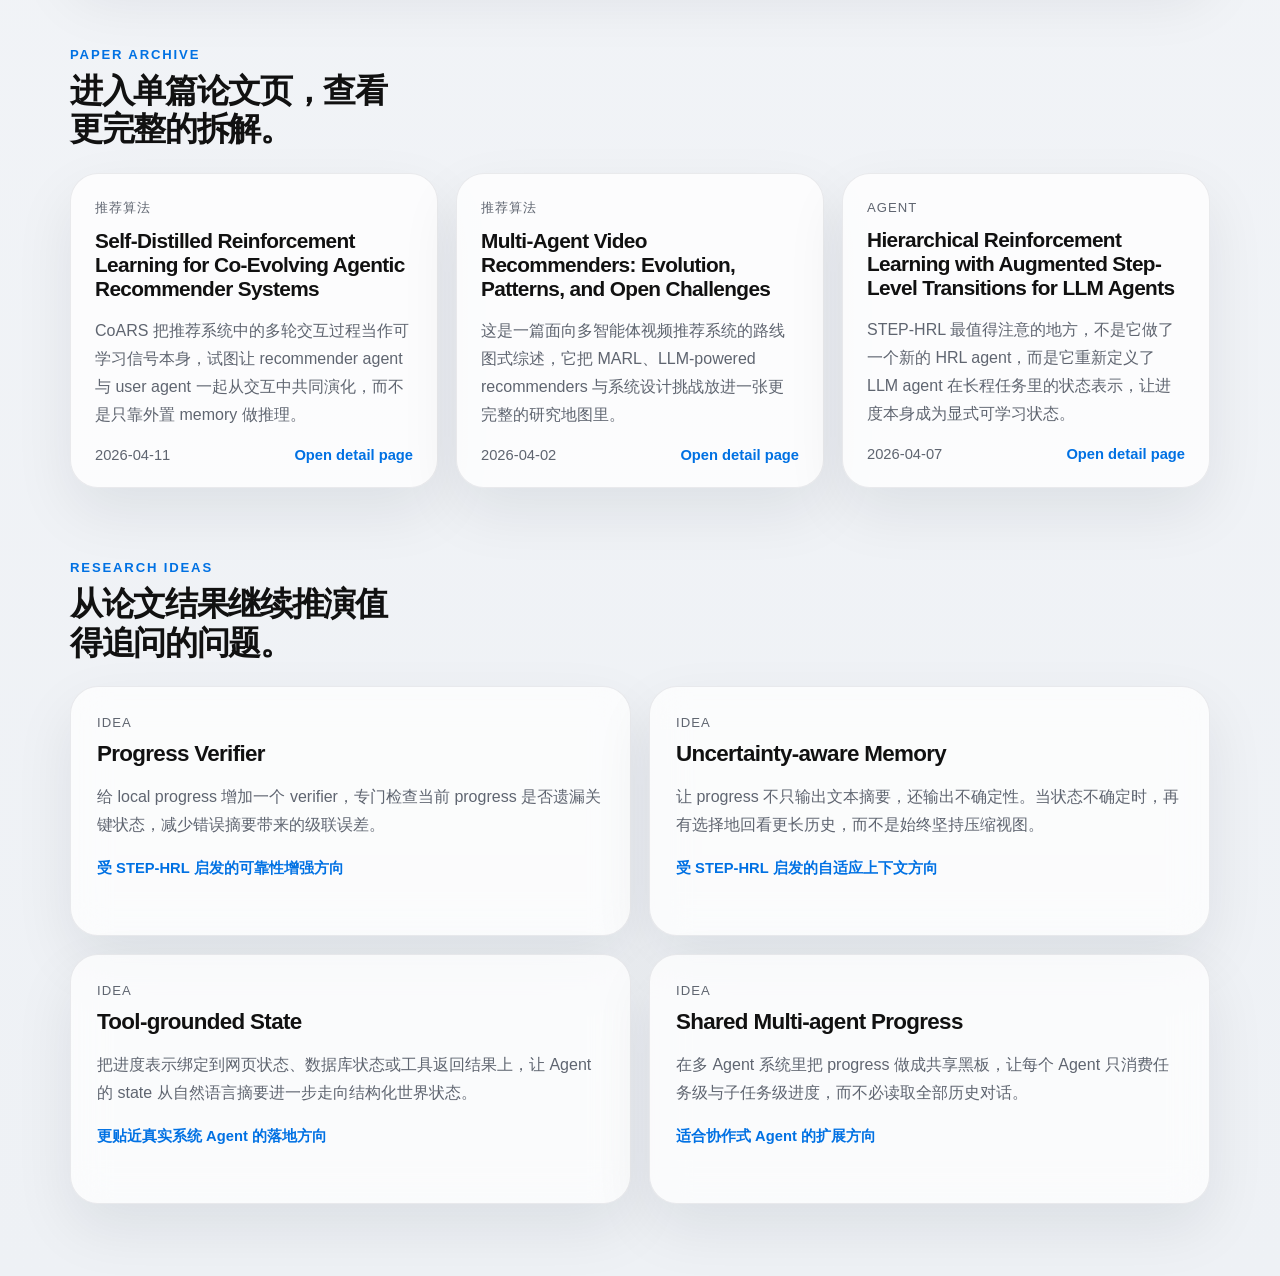
==== commit 14111e93: "Refine public-facing homepage copy and typography" ====
--- a/paper_site/index.html
+++ b/paper_site/index.html
@@ -25,10 +25,10 @@
 
         <div class="hero-copy">
           <p class="eyebrow">Research notebook for continuous learning</p>
-          <h1>把最新论文、热点脉络和研究灵感整理成一个可以慢慢读懂的空间。</h1>
+          <h1>研究进展、论文解读与延伸想法，在同一个阅读空间里展开。</h1>
           <p class="hero-text">
-            这个页面会持续跟随论文阅读自动更新，围绕大模型、推荐算法与 Agent 三个方向，
-            提供热点概览、重点论文解读，以及我在阅读后的延伸想法。
+            Gigi Paper Lab 聚焦大模型、推荐算法与 Agent 三个方向，
+            用更连贯的方式整理最新论文、关键问题和可继续追问的研究线索。
           </p>
         </div>
 
@@ -65,17 +65,16 @@
 
         <section class="story-band">
           <article class="story-tile story-primary">
-            <span class="panel-label">What this site is for</span>
-            <h2>先看热点，再看论文，最后进入 idea。</h2>
+            <span class="panel-label">Editorial focus</span>
+            <h2>把快速变化的研究前沿，整理成更适合阅读的结构。</h2>
             <p>
-              每一次更新都会把新读到的论文重新整理成一条可学习的路径，而不是只堆积笔记。
+              这里不只记录论文摘要，也试着把方法背后的问题意识、评价标准和可能的研究延伸一起留下来。
             </p>
           </article>
           <article class="story-tile">
-            <span class="panel-label">How to use</span>
+            <span class="panel-label">Reading lens</span>
             <p>
-              可以先从首页理解每个方向当前最重要的变化，再进入下方的具体 paper card，
-              对照论文笔记和 reflection 持续阅读。
+              每个方向都会先呈现当前值得注意的主题，再展开到代表性论文与更深入的研究反思。
             </p>
           </article>
         </section>
@@ -102,43 +101,43 @@
       <main>
         <section class="section-block" id="tracks">
           <div class="section-heading">
-            <p class="eyebrow">Hot tracks</p>
-            <h2>从热点概览进入，再深入到具体论文。</h2>
+            <p class="eyebrow">Research tracks</p>
+            <h2>值得持续跟进的三条研究主线。</h2>
           </div>
           <div class="section-copy">
-            每个方向先给你一个本周最值得关注的变化，再给出可继续往下点开的具体 paper。
+            每个板块都会先概括近期的重要变化，再连接到更具体的论文与方法细节。
           </div>
           <div class="tracks-grid" id="tracks-grid"></div>
         </section>
 
         <section class="section-block">
           <div class="section-heading">
-            <p class="eyebrow">Track notes</p>
-            <h2>每个方向都保持一个可以持续扩展的学习首页。</h2>
+            <p class="eyebrow">Track briefings</p>
+            <h2>按方向展开的研究简报。</h2>
           </div>
           <div class="track-detail-stack" id="track-detail-stack"></div>
         </section>
 
         <section class="section-block">
           <div class="section-heading">
-            <p class="eyebrow">Selected paper</p>
-            <h2>本轮最值得细读的一篇。</h2>
+            <p class="eyebrow">Featured reading</p>
+            <h2>本轮最值得停下来细读的一篇论文。</h2>
           </div>
           <div id="featured-paper"></div>
         </section>
 
         <section class="section-block">
           <div class="section-heading">
-            <p class="eyebrow">Paper library</p>
-            <h2>每篇论文都可以单独展开，进入更完整的讲解页面。</h2>
+            <p class="eyebrow">Paper archive</p>
+            <h2>进入单篇论文页，查看更完整的拆解。</h2>
           </div>
           <div class="paper-library" id="paper-library"></div>
         </section>
 
         <section class="section-block" id="ideas">
           <div class="section-heading">
-            <p class="eyebrow">Reflection</p>
-            <h2>从论文延伸到研究 idea。</h2>
+            <p class="eyebrow">Research ideas</p>
+            <h2>从论文结果继续推演值得追问的问题。</h2>
           </div>
           <div class="ideas-grid" id="ideas-grid"></div>
         </section>
--- a/paper_site/assets/styles.css
+++ b/paper_site/assets/styles.css
@@ -88,9 +88,9 @@
 }
 
 .hero h1 {
-  max-width: 11ch;
-  font-size: clamp(3rem, 7vw, 5.8rem);
-  line-height: 0.98;
+  max-width: 13ch;
+  font-size: clamp(2.8rem, 6vw, 4.8rem);
+  line-height: 1.02;
 }
 
 .hero-text {
@@ -212,8 +212,8 @@
 
 .story-tile h2 {
   margin: 12px 0 12px;
-  font-size: clamp(1.8rem, 3vw, 2.8rem);
-  line-height: 1.04;
+  font-size: clamp(1.5rem, 2.8vw, 2.25rem);
+  line-height: 1.12;
   letter-spacing: -0.04em;
 }
 
@@ -289,9 +289,10 @@
 }
 
 .section-heading h2 {
-  font-size: clamp(2rem, 4vw, 3.4rem);
-  max-width: 12ch;
-  line-height: 1.02;
+  font-size: clamp(1.55rem, 2.6vw, 2.35rem);
+  max-width: 18ch;
+  line-height: 1.16;
+  font-weight: 640;
 }
 
 .section-copy {
@@ -372,7 +373,7 @@
 
 .track-detail-copy h3 {
   margin: 12px 0 10px;
-  font-size: clamp(1.6rem, 3vw, 2.3rem);
+  font-size: clamp(1.45rem, 2.5vw, 2rem);
   letter-spacing: -0.03em;
 }
 
@@ -451,7 +452,7 @@
 
 .feature-copy h3 {
   margin: 10px 0 14px;
-  font-size: clamp(1.8rem, 3vw, 2.8rem);
+  font-size: clamp(1.65rem, 2.8vw, 2.3rem);
   letter-spacing: -0.04em;
 }
 
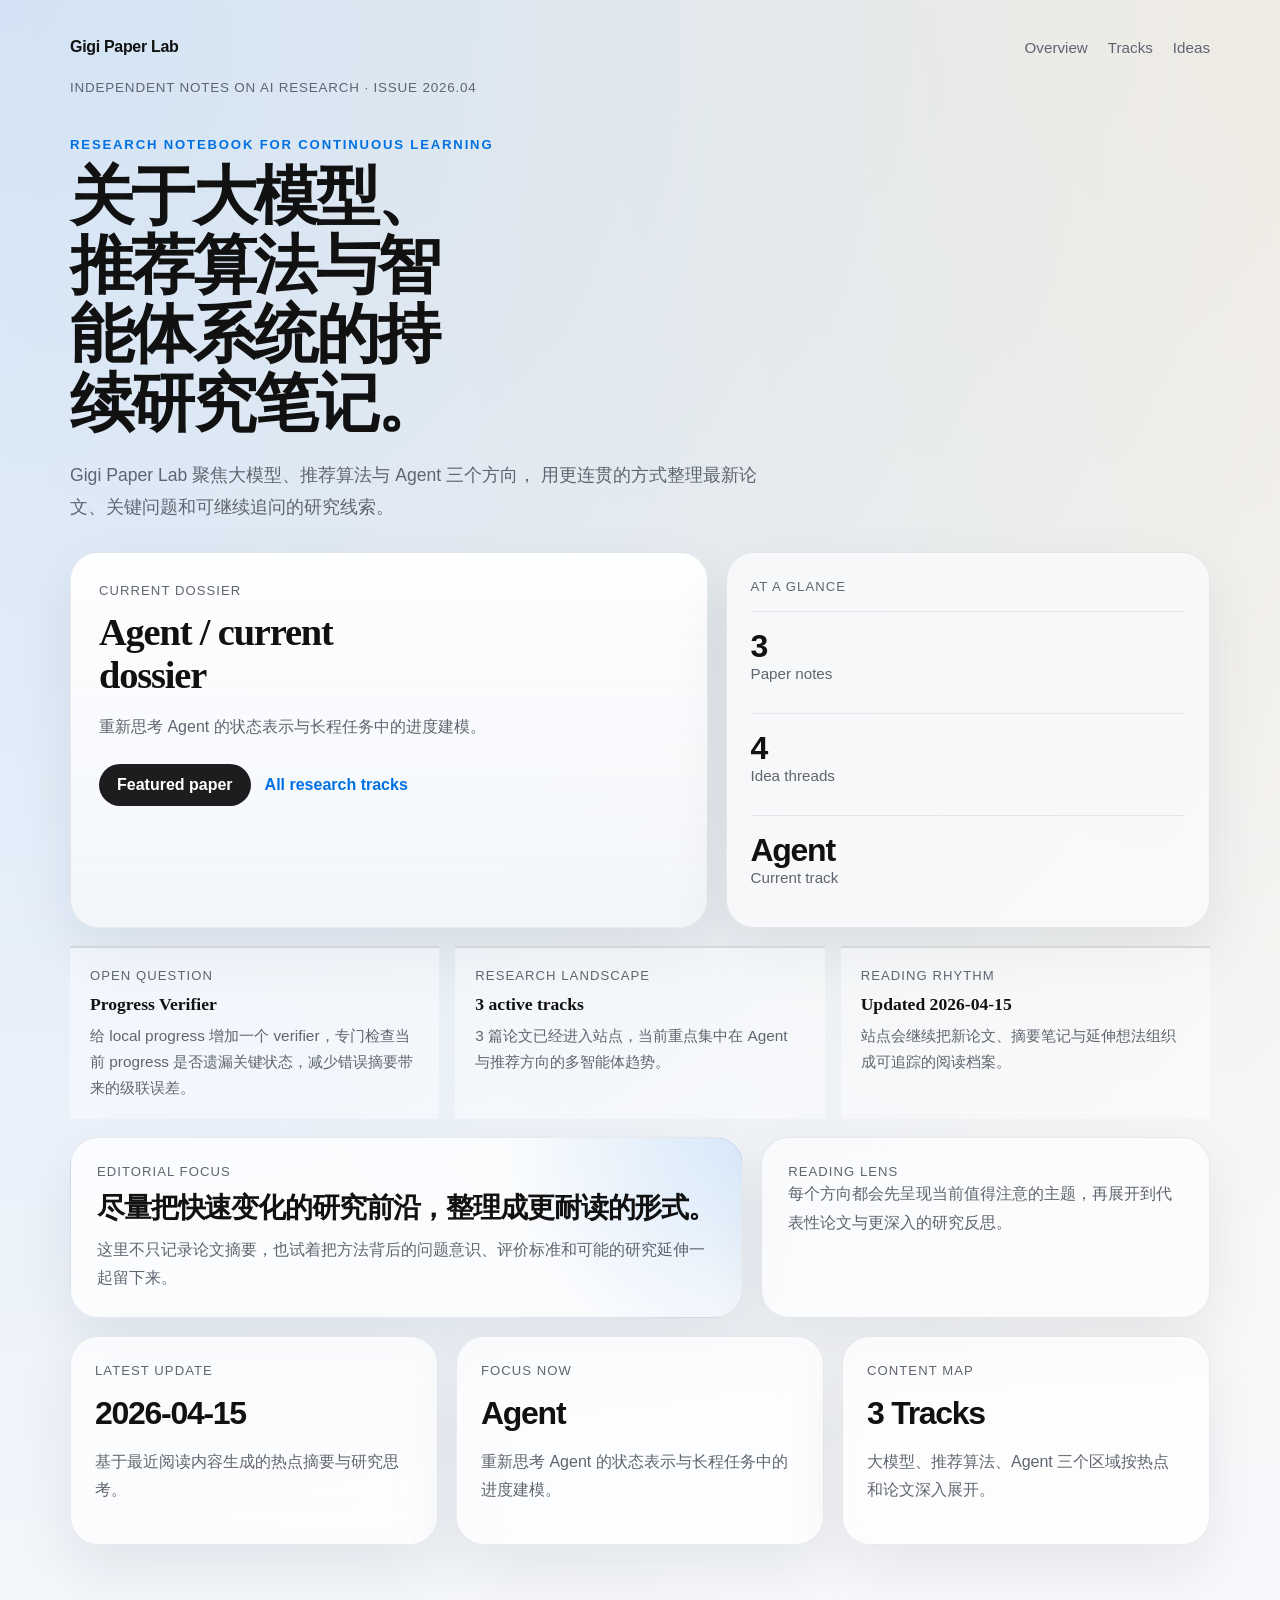
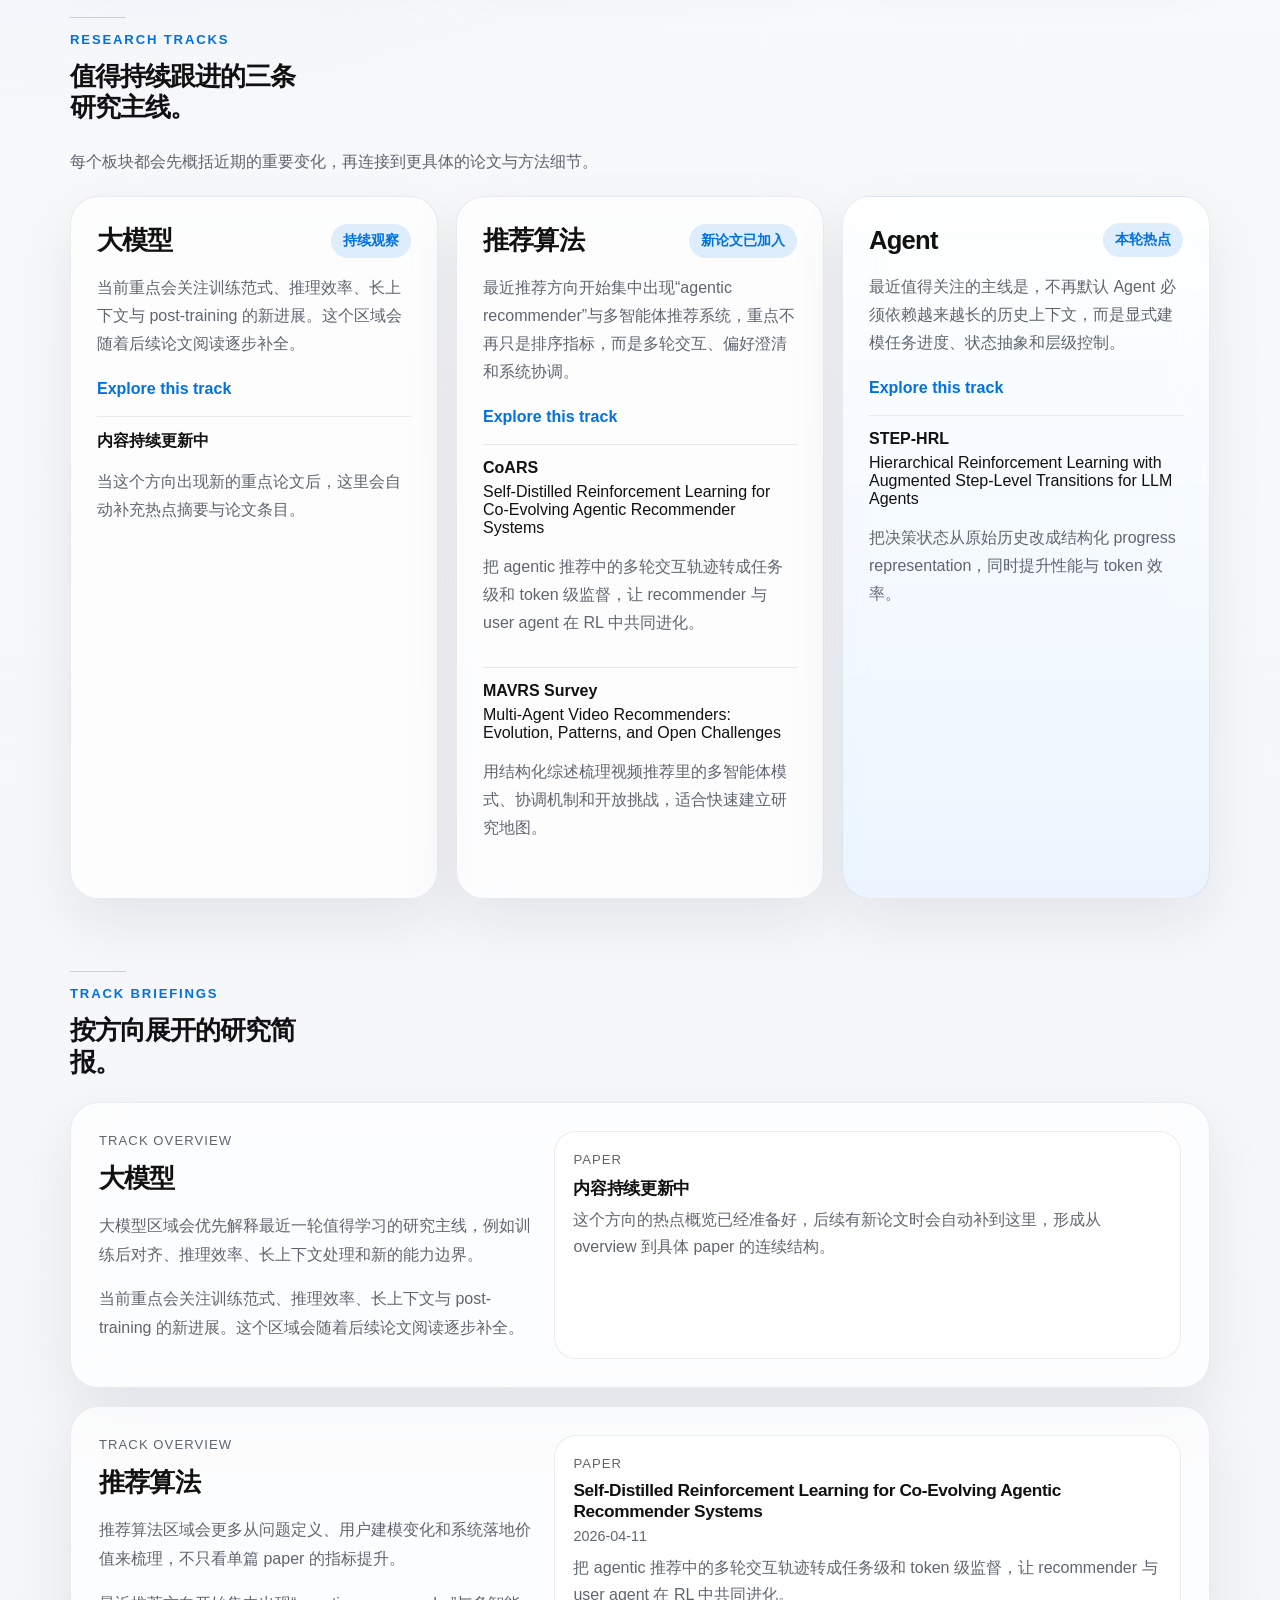
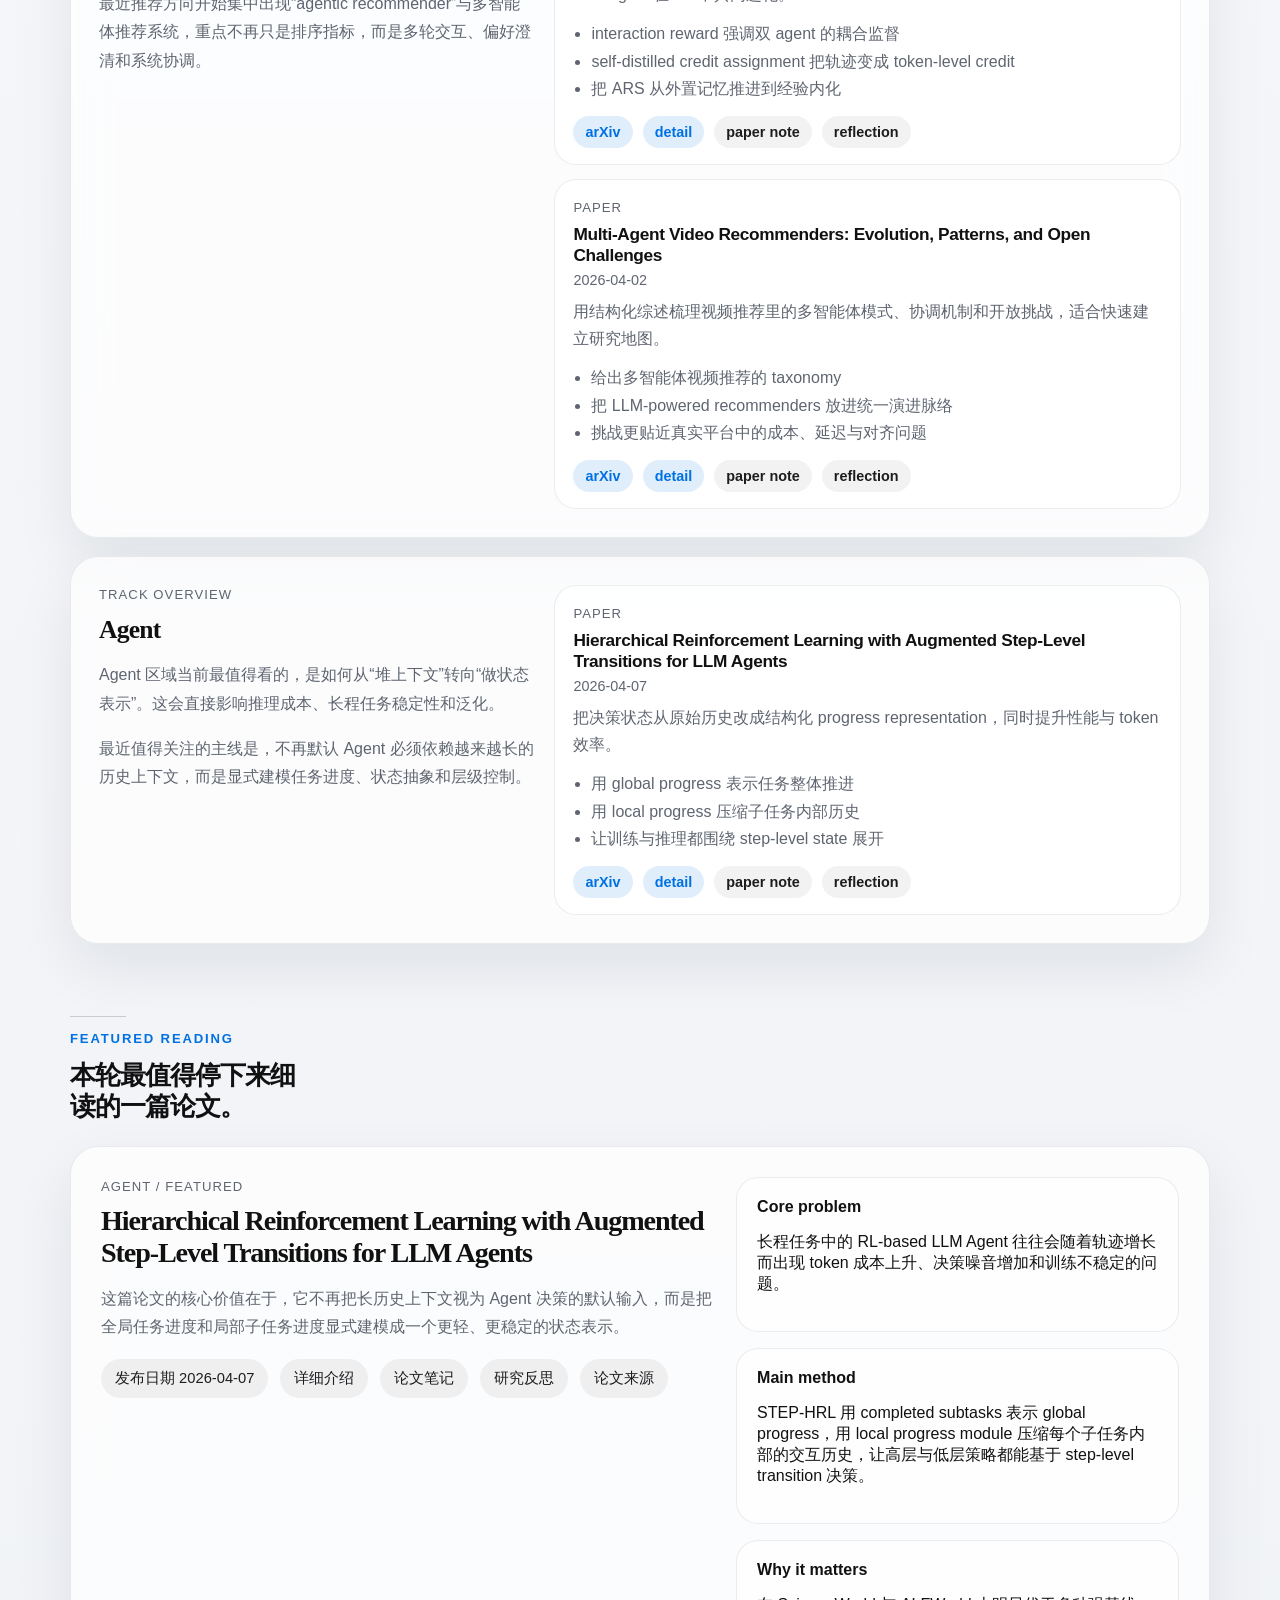
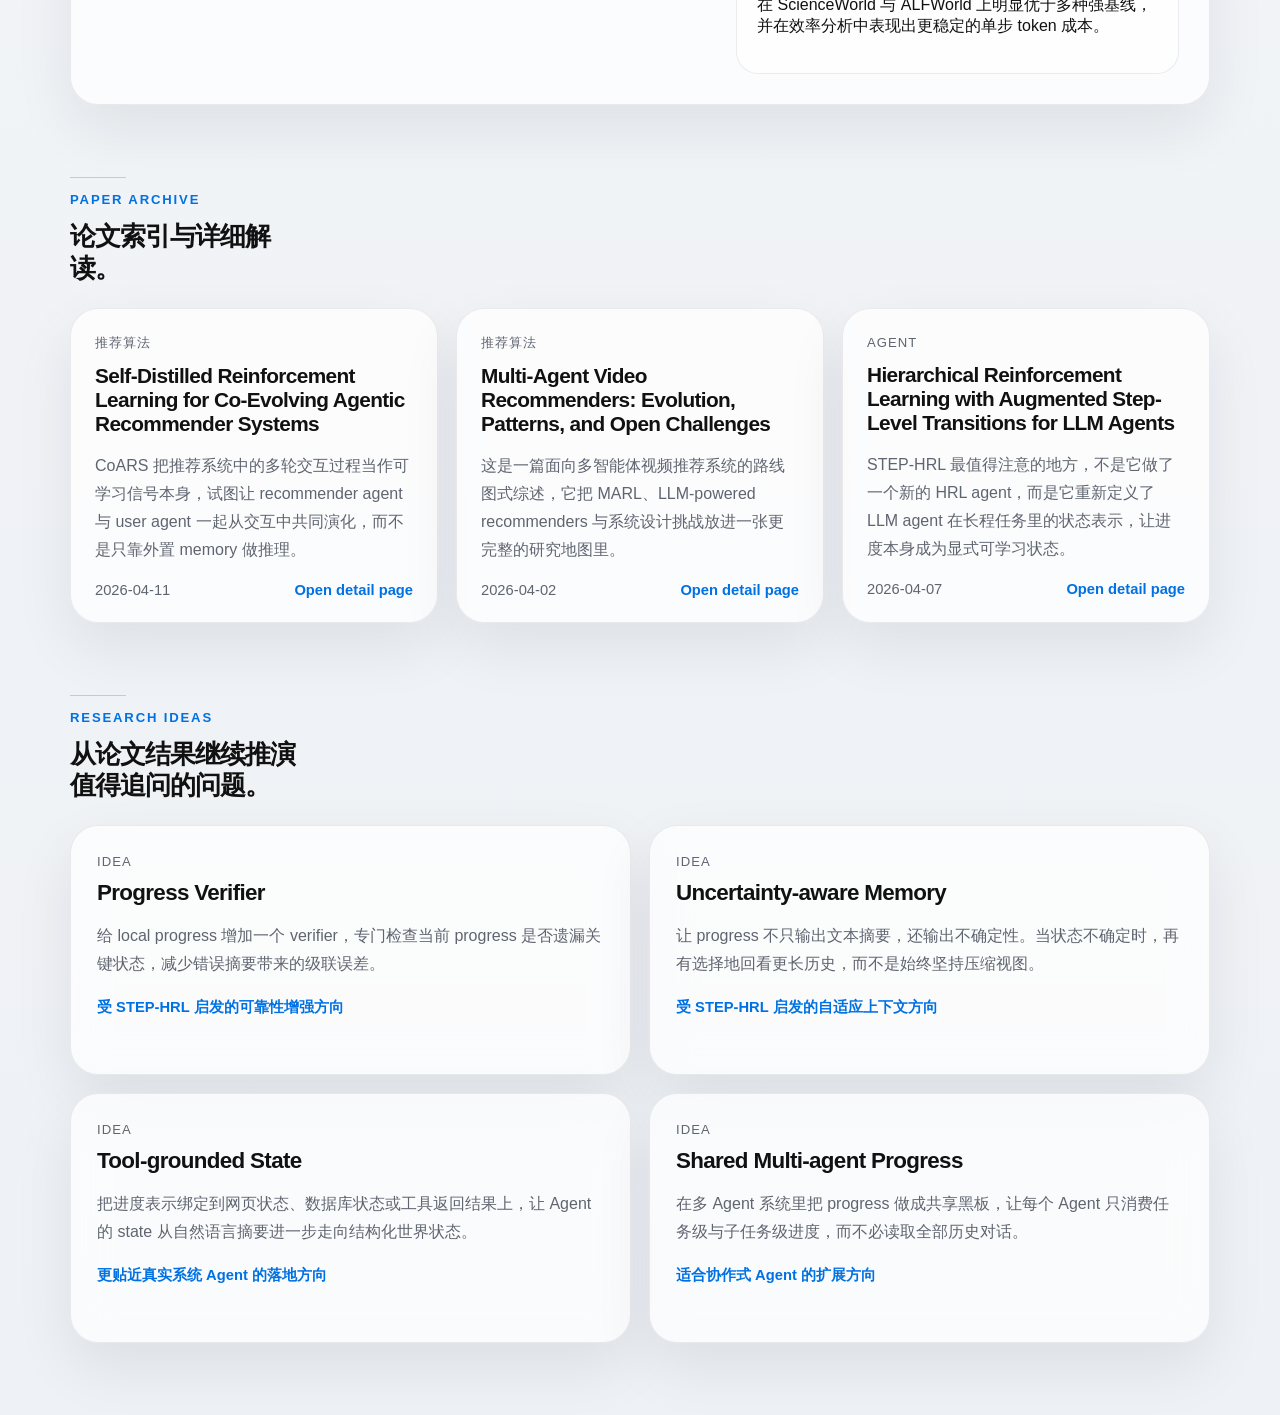
==== commit d72c820e: "Shift homepage toward an academic editorial style" ====
--- a/paper_site/index.html
+++ b/paper_site/index.html
@@ -22,10 +22,11 @@
             <a href="#ideas">Ideas</a>
           </div>
         </nav>
+        <div class="masthead-meta">Independent notes on AI research · Issue 2026.04</div>
 
         <div class="hero-copy">
           <p class="eyebrow">Research notebook for continuous learning</p>
-          <h1>研究进展、论文解读与延伸想法，在同一个阅读空间里展开。</h1>
+          <h1>关于大模型、推荐算法与智能体系统的持续研究笔记。</h1>
           <p class="hero-text">
             Gigi Paper Lab 聚焦大模型、推荐算法与 Agent 三个方向，
             用更连贯的方式整理最新论文、关键问题和可继续追问的研究线索。
@@ -34,22 +35,22 @@
 
         <section class="hero-stage">
           <article class="hero-stage-panel hero-stage-primary">
-            <span class="panel-label">This week in research</span>
-            <h2 id="hero-stage-title">研究焦点正在刷新。</h2>
+            <span class="panel-label">Current dossier</span>
+            <h2 id="hero-stage-title">本期研究重点。</h2>
             <p id="hero-stage-copy">
               最新一轮阅读会把热点变化、代表论文和研究方向重新整理成可学习路径。
             </p>
             <div class="hero-stage-actions">
-              <a class="cta-button" href="#featured-paper">Read the featured paper</a>
-              <a class="cta-link" href="#tracks">Browse all tracks</a>
+              <a class="cta-button" href="#featured-paper">Featured paper</a>
+              <a class="cta-link" href="#tracks">All research tracks</a>
             </div>
           </article>
           <article class="hero-stage-panel hero-stage-side">
-            <span class="panel-label">Research pulse</span>
+            <span class="panel-label">At a glance</span>
             <div class="pulse-grid">
               <div class="pulse-item">
                 <strong id="pulse-papers">0</strong>
-                <span>Papers on site</span>
+                <span>Paper notes</span>
               </div>
               <div class="pulse-item">
                 <strong id="pulse-ideas">0</strong>
@@ -57,16 +58,34 @@
               </div>
               <div class="pulse-item">
                 <strong id="pulse-focus">Agent</strong>
-                <span>Current focus</span>
+                <span>Current track</span>
               </div>
             </div>
+          </article>
+        </section>
+
+        <section class="journal-strip" id="overview">
+          <article class="journal-card">
+            <span class="panel-label">Open question</span>
+            <h3 id="journal-question-title">Loading…</h3>
+            <p id="journal-question-copy">Loading…</p>
+          </article>
+          <article class="journal-card">
+            <span class="panel-label">Research landscape</span>
+            <h3 id="journal-landscape-title">Loading…</h3>
+            <p id="journal-landscape-copy">Loading…</p>
+          </article>
+          <article class="journal-card">
+            <span class="panel-label">Reading rhythm</span>
+            <h3 id="journal-rhythm-title">Loading…</h3>
+            <p id="journal-rhythm-copy">Loading…</p>
           </article>
         </section>
 
         <section class="story-band">
           <article class="story-tile story-primary">
             <span class="panel-label">Editorial focus</span>
-            <h2>把快速变化的研究前沿，整理成更适合阅读的结构。</h2>
+            <h2>尽量把快速变化的研究前沿，整理成更耐读的形式。</h2>
             <p>
               这里不只记录论文摘要，也试着把方法背后的问题意识、评价标准和可能的研究延伸一起留下来。
             </p>
@@ -79,7 +98,7 @@
           </article>
         </section>
 
-        <section class="hero-panels" id="overview">
+        <section class="hero-panels">
           <article class="glass-panel stat-panel">
             <span class="panel-label">Latest update</span>
             <strong id="latest-update">2026-04-15</strong>
@@ -129,7 +148,7 @@
         <section class="section-block">
           <div class="section-heading">
             <p class="eyebrow">Paper archive</p>
-            <h2>进入单篇论文页，查看更完整的拆解。</h2>
+            <h2>论文索引与详细解读。</h2>
           </div>
           <div class="paper-library" id="paper-library"></div>
         </section>
--- a/paper_site/assets/styles.css
+++ b/paper_site/assets/styles.css
@@ -64,6 +64,14 @@
   font-size: 0.95rem;
 }
 
+.masthead-meta {
+  padding-top: 6px;
+  color: var(--muted);
+  font-size: 0.84rem;
+  letter-spacing: 0.06em;
+  text-transform: uppercase;
+}
+
 .hero {
   padding-top: 8px;
 }
@@ -89,8 +97,10 @@
 
 .hero h1 {
   max-width: 13ch;
-  font-size: clamp(2.8rem, 6vw, 4.8rem);
-  line-height: 1.02;
+  font-family: "Iowan Old Style", "Palatino Linotype", Georgia, serif;
+  font-size: clamp(2.45rem, 5vw, 4rem);
+  line-height: 1.08;
+  font-weight: 600;
 }
 
 .hero-text {
@@ -113,7 +123,7 @@
 }
 
 .hero-stage {
-  grid-template-columns: 1.45fr 0.85fr;
+  grid-template-columns: 1.25fr 0.95fr;
   margin-bottom: 18px;
 }
 
@@ -126,17 +136,17 @@
 .hero-stage-primary {
   padding: 28px;
   background:
-    radial-gradient(circle at 20% 20%, rgba(0, 113, 227, 0.18), transparent 25%),
-    radial-gradient(circle at 80% 80%, rgba(255, 159, 10, 0.14), transparent 30%),
-    linear-gradient(135deg, rgba(255, 255, 255, 0.92), rgba(242, 247, 255, 0.88));
+    linear-gradient(180deg, rgba(255, 255, 255, 0.96), rgba(244, 246, 250, 0.9));
 }
 
 .hero-stage-primary h2 {
   margin: 12px 0 12px;
-  max-width: 12ch;
-  font-size: clamp(2.2rem, 4vw, 3.6rem);
-  line-height: 1.03;
-  letter-spacing: -0.05em;
+  max-width: 14ch;
+  font-family: "Iowan Old Style", "Palatino Linotype", Georgia, serif;
+  font-size: clamp(1.8rem, 3vw, 2.7rem);
+  line-height: 1.12;
+  letter-spacing: -0.03em;
+  font-weight: 600;
 }
 
 .hero-stage-primary p {
@@ -158,7 +168,7 @@
   justify-content: center;
   padding: 12px 18px;
   border-radius: 999px;
-  background: #111111;
+  background: #1d1d1f;
   color: white;
   font-weight: 600;
 }
@@ -172,7 +182,7 @@
 
 .hero-stage-side {
   padding: 24px;
-  background: rgba(255, 255, 255, 0.72);
+  background: rgba(250, 250, 252, 0.82);
 }
 
 .pulse-grid {
@@ -195,6 +205,33 @@
 .pulse-item span {
   color: var(--muted);
   font-size: 0.95rem;
+}
+
+.journal-strip {
+  display: grid;
+  grid-template-columns: repeat(3, minmax(0, 1fr));
+  gap: 16px;
+  margin-bottom: 18px;
+}
+
+.journal-card {
+  padding: 18px 20px;
+  border-top: 2px solid rgba(17, 17, 17, 0.12);
+  background: rgba(255, 255, 255, 0.42);
+}
+
+.journal-card h3 {
+  margin: 10px 0 8px;
+  font-family: "Iowan Old Style", "Palatino Linotype", Georgia, serif;
+  font-size: 1.1rem;
+  font-weight: 600;
+}
+
+.journal-card p {
+  margin: 0;
+  color: var(--muted);
+  line-height: 1.7;
+  font-size: 0.96rem;
 }
 
 .story-band {
@@ -212,9 +249,11 @@
 
 .story-tile h2 {
   margin: 12px 0 12px;
-  font-size: clamp(1.5rem, 2.8vw, 2.25rem);
+  font-family: "Iowan Old Style", "Palatino Linotype", Georgia, serif;
+  font-size: clamp(1.4rem, 2.2vw, 2rem);
   line-height: 1.12;
   letter-spacing: -0.04em;
+  font-weight: 600;
 }
 
 .story-tile p {
@@ -289,10 +328,25 @@
 }
 
 .section-heading h2 {
-  font-size: clamp(1.55rem, 2.6vw, 2.35rem);
+  font-family: "Iowan Old Style", "Palatino Linotype", Georgia, serif;
+  font-size: clamp(1.35rem, 2vw, 1.8rem);
   max-width: 18ch;
-  line-height: 1.16;
-  font-weight: 640;
+  line-height: 1.22;
+  font-weight: 600;
+}
+
+.section-heading {
+  display: grid;
+  grid-template-columns: minmax(0, 1fr);
+  gap: 4px;
+}
+
+.section-heading::before {
+  content: "";
+  width: 56px;
+  height: 1px;
+  margin-bottom: 10px;
+  background: rgba(17, 17, 17, 0.18);
 }
 
 .section-copy {
@@ -373,8 +427,10 @@
 
 .track-detail-copy h3 {
   margin: 12px 0 10px;
-  font-size: clamp(1.45rem, 2.5vw, 2rem);
+  font-family: "Iowan Old Style", "Palatino Linotype", Georgia, serif;
+  font-size: clamp(1.35rem, 2vw, 1.7rem);
   letter-spacing: -0.03em;
+  font-weight: 600;
 }
 
 .track-detail-copy p {
@@ -452,8 +508,10 @@
 
 .feature-copy h3 {
   margin: 10px 0 14px;
-  font-size: clamp(1.65rem, 2.8vw, 2.3rem);
+  font-family: "Iowan Old Style", "Palatino Linotype", Georgia, serif;
+  font-size: clamp(1.45rem, 2.2vw, 1.95rem);
   letter-spacing: -0.04em;
+  font-weight: 600;
 }
 
 .feature-meta {
@@ -703,6 +761,7 @@
 
 @media (max-width: 980px) {
   .hero-stage,
+  .journal-strip,
   .story-band,
   .hero-panels,
   .tracks-grid,
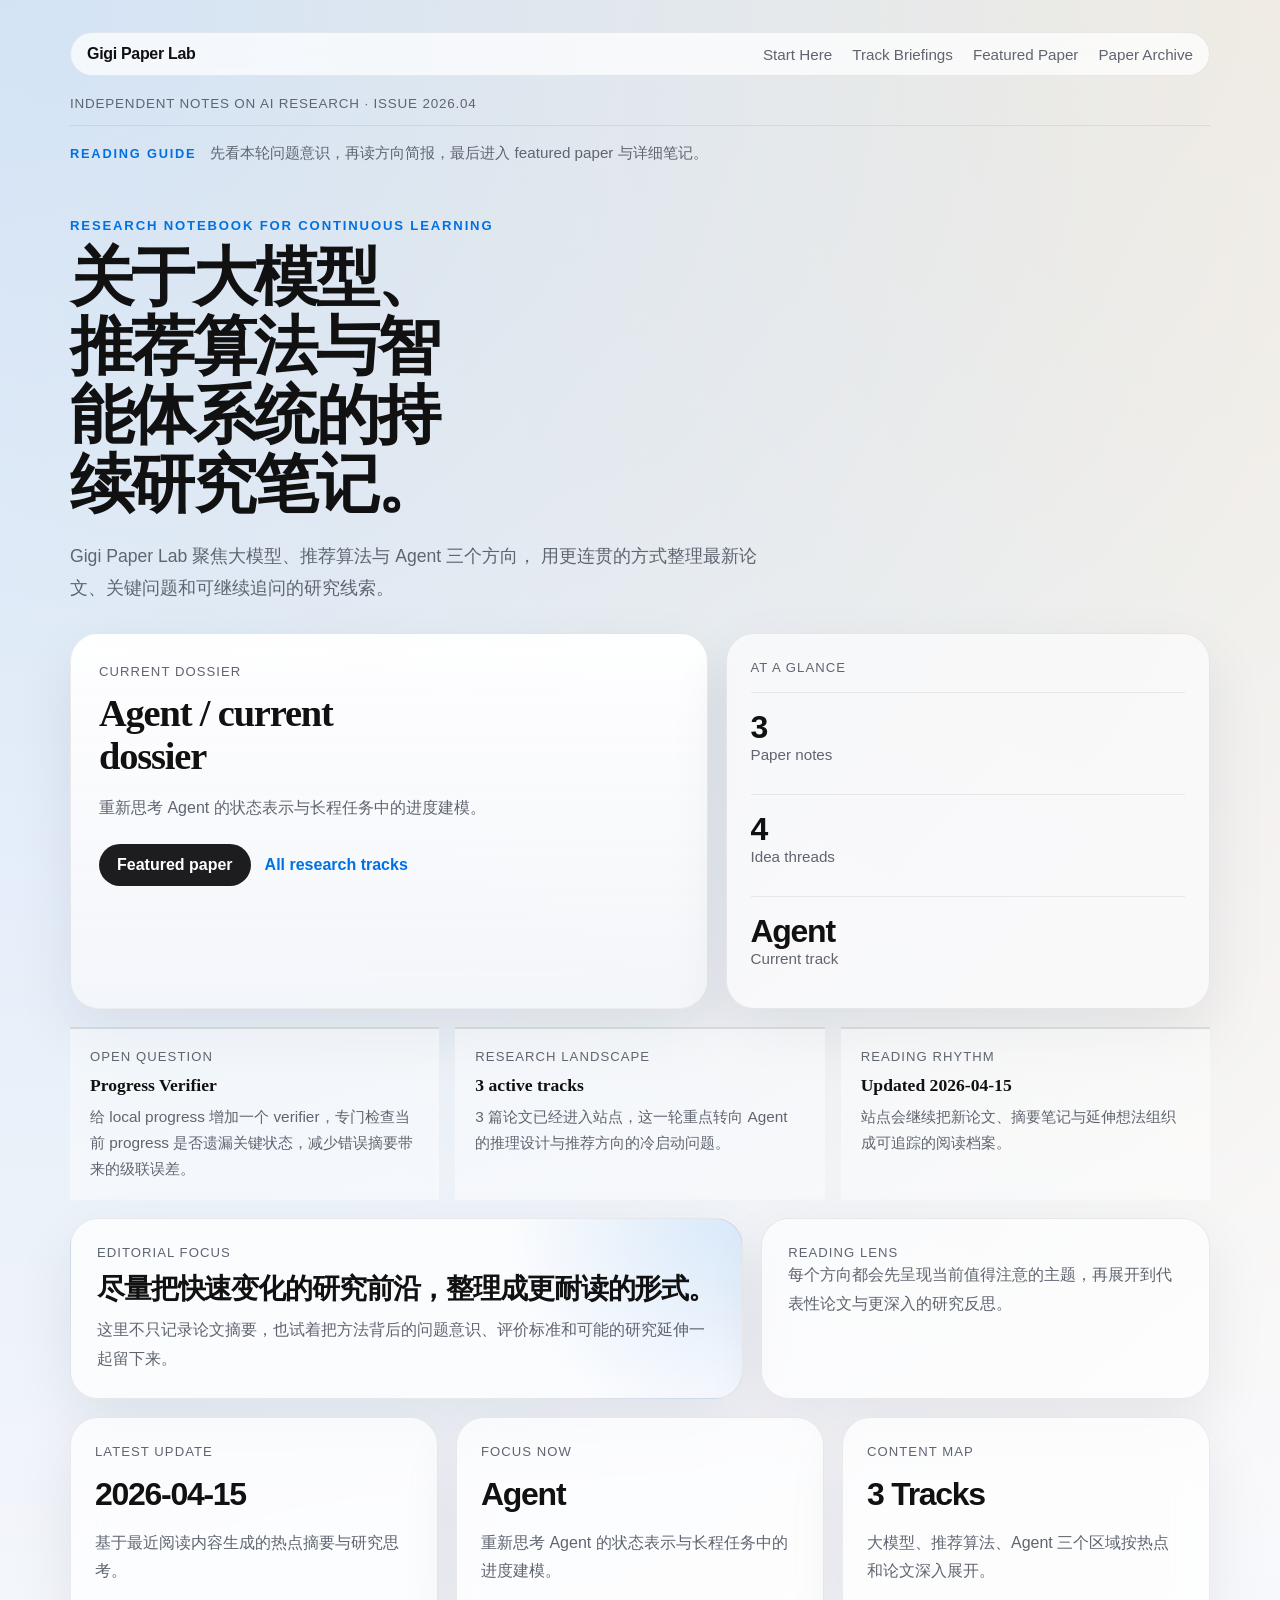
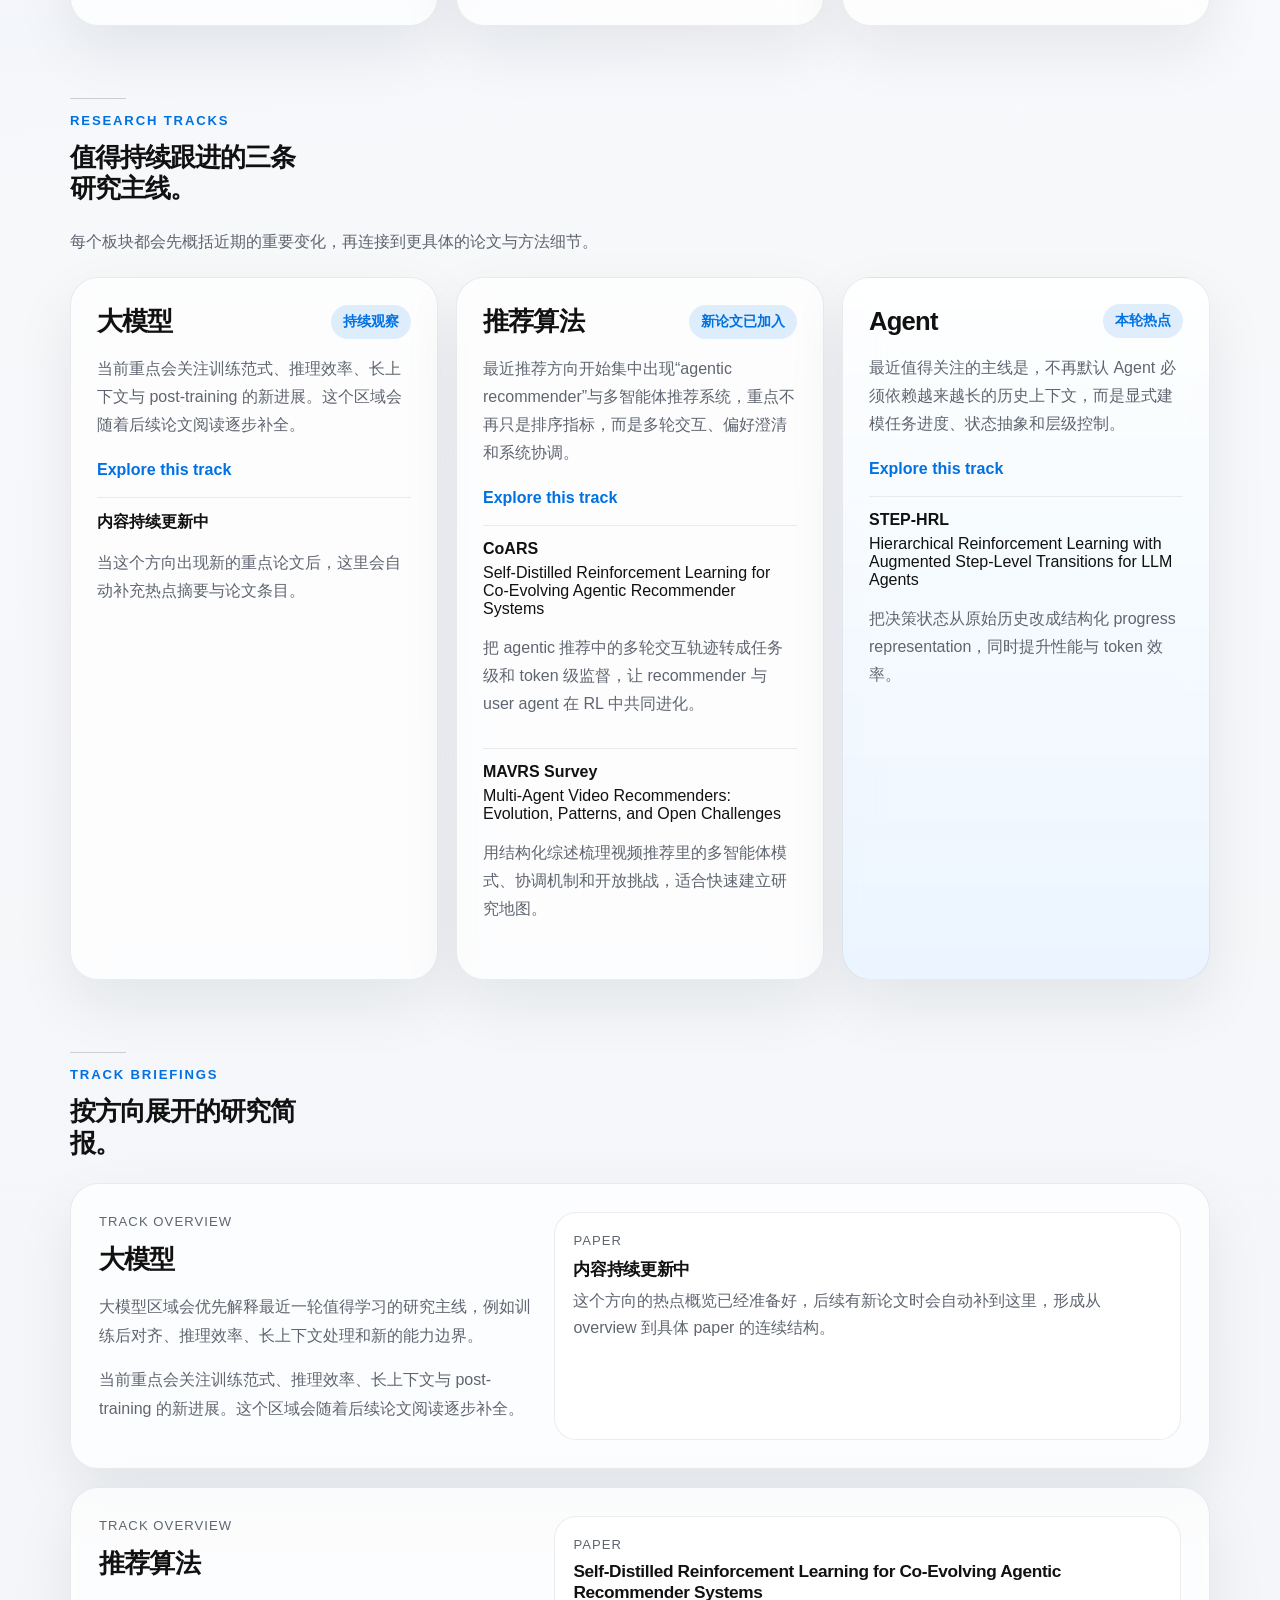
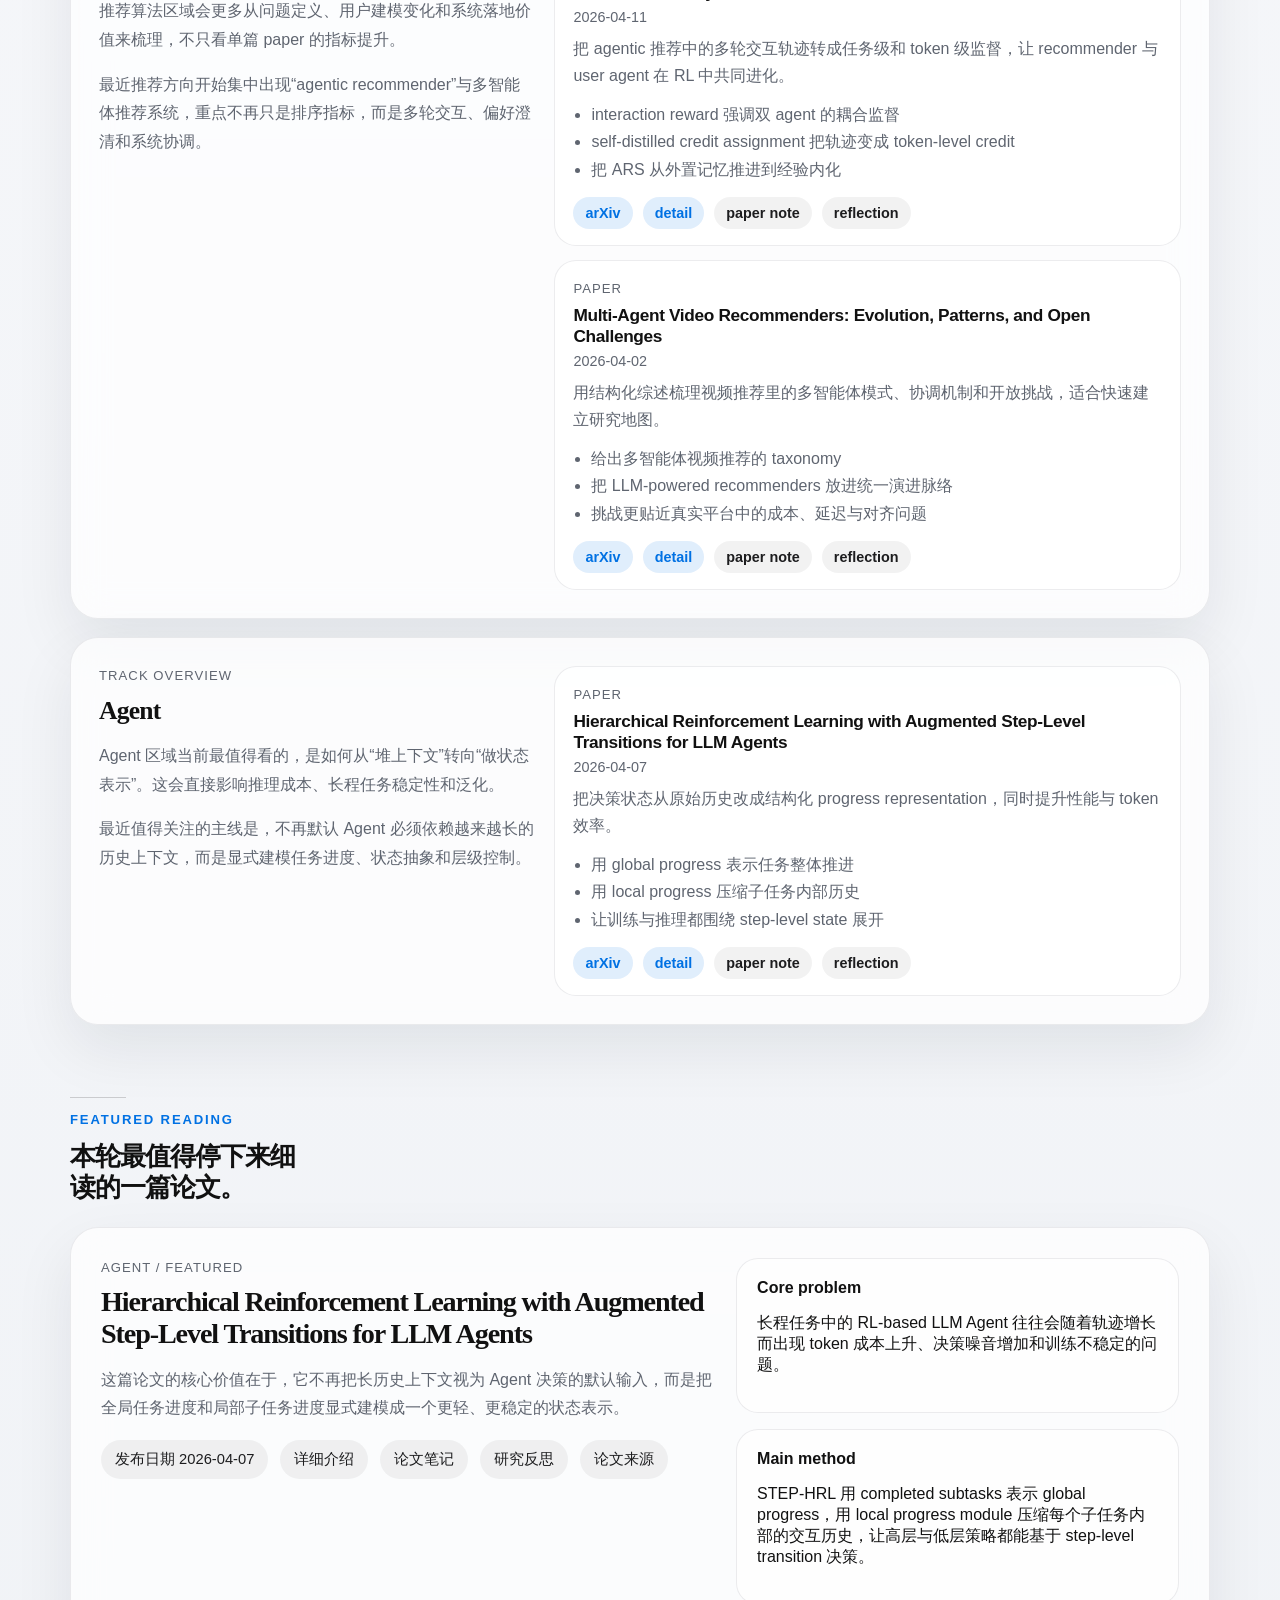
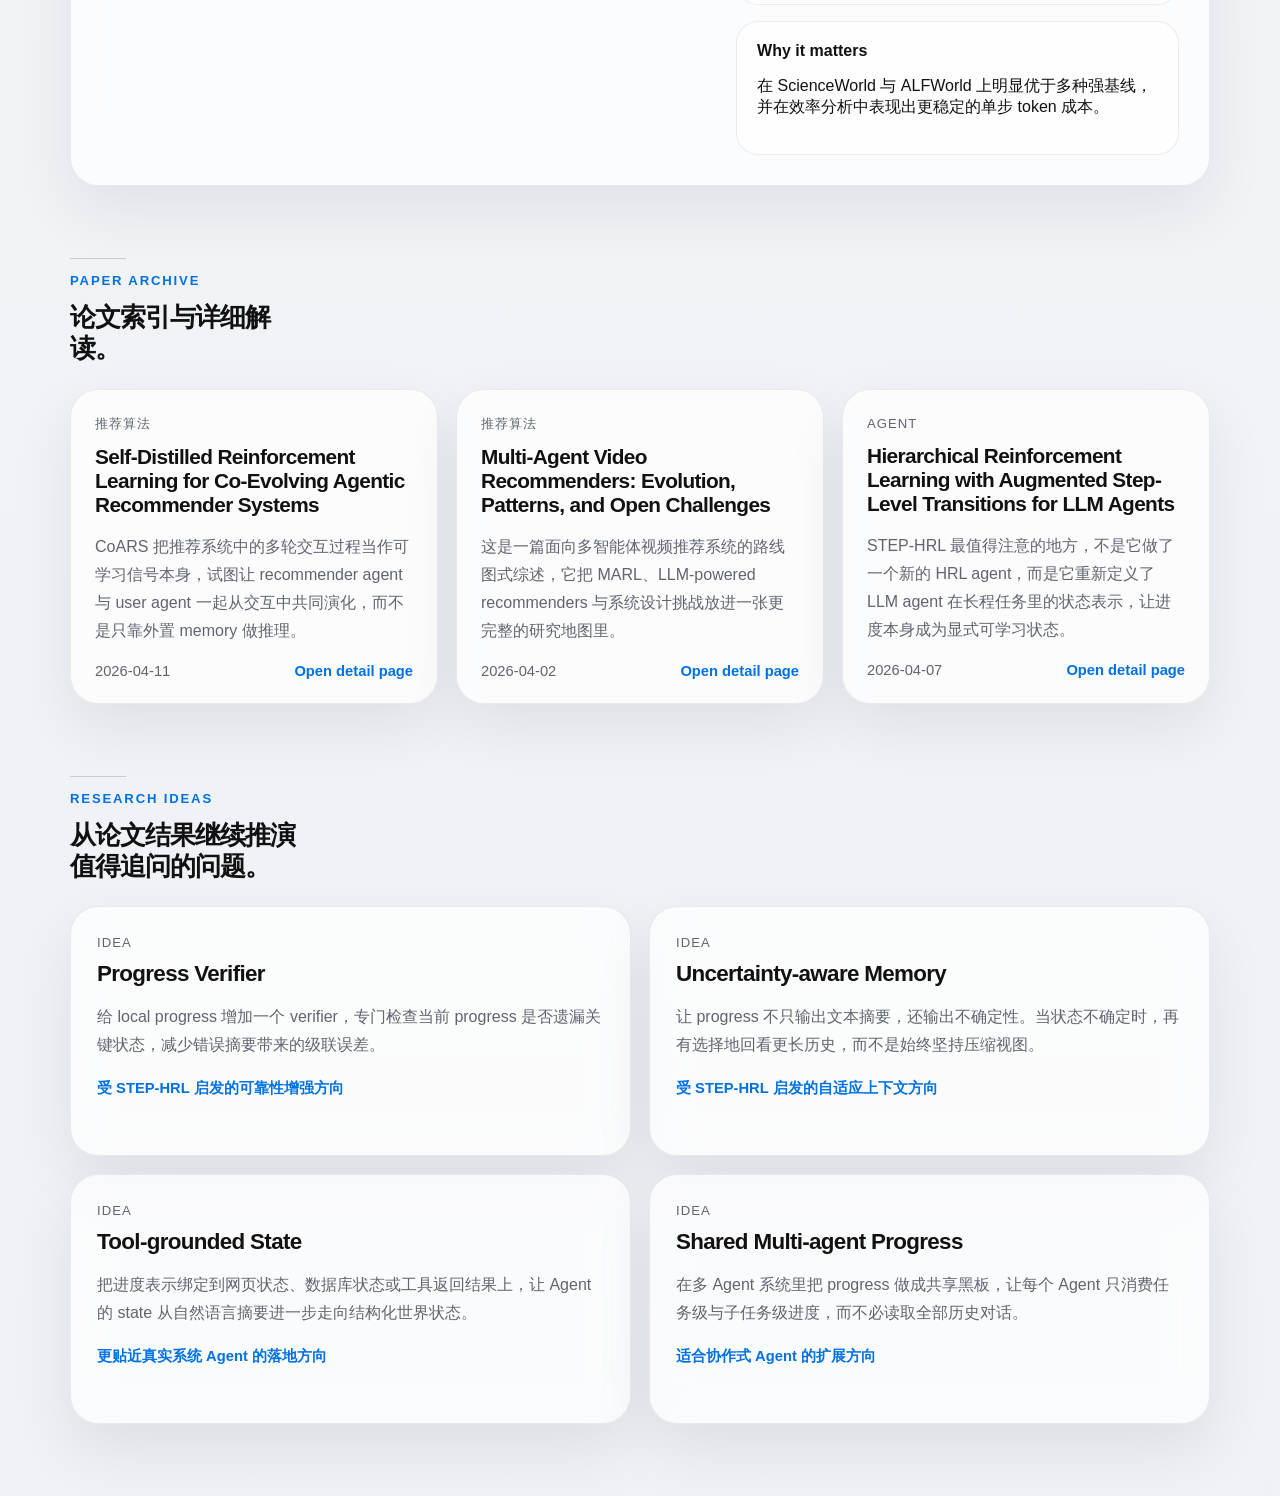
==== commit 0c6386fd: "Sync latest paper site navigation and layout refinements" ====
--- a/paper_site/index.html
+++ b/paper_site/index.html
@@ -17,12 +17,17 @@
         <nav class="topbar">
           <div class="brand">Gigi Paper Lab</div>
           <div class="topbar-links">
-            <a href="#overview">Overview</a>
-            <a href="#tracks">Tracks</a>
-            <a href="#ideas">Ideas</a>
+            <a href="#overview">Start Here</a>
+            <a href="#briefings">Track Briefings</a>
+            <a href="#featured-paper-section">Featured Paper</a>
+            <a href="#paper-archive">Paper Archive</a>
           </div>
         </nav>
         <div class="masthead-meta">Independent notes on AI research · Issue 2026.04</div>
+        <div class="reading-guide">
+          <span>Reading guide</span>
+          <p>先看本轮问题意识，再读方向简报，最后进入 featured paper 与详细笔记。</p>
+        </div>
 
         <div class="hero-copy">
           <p class="eyebrow">Research notebook for continuous learning</p>
@@ -129,7 +134,7 @@
           <div class="tracks-grid" id="tracks-grid"></div>
         </section>
 
-        <section class="section-block">
+        <section class="section-block" id="briefings">
           <div class="section-heading">
             <p class="eyebrow">Track briefings</p>
             <h2>按方向展开的研究简报。</h2>
@@ -137,7 +142,7 @@
           <div class="track-detail-stack" id="track-detail-stack"></div>
         </section>
 
-        <section class="section-block">
+        <section class="section-block" id="featured-paper-section">
           <div class="section-heading">
             <p class="eyebrow">Featured reading</p>
             <h2>本轮最值得停下来细读的一篇论文。</h2>
@@ -145,7 +150,7 @@
           <div id="featured-paper"></div>
         </section>
 
-        <section class="section-block">
+        <section class="section-block" id="paper-archive">
           <div class="section-heading">
             <p class="eyebrow">Paper archive</p>
             <h2>论文索引与详细解读。</h2>
--- a/paper_site/assets/styles.css
+++ b/paper_site/assets/styles.css
@@ -48,7 +48,15 @@
   align-items: center;
   justify-content: space-between;
   gap: 16px;
-  padding: 6px 0 18px;
+  position: sticky;
+  top: 12px;
+  z-index: 10;
+  padding: 12px 16px;
+  margin-bottom: 18px;
+  border: 1px solid rgba(15, 23, 42, 0.08);
+  border-radius: 999px;
+  background: rgba(255, 255, 255, 0.72);
+  backdrop-filter: blur(16px);
 }
 
 .brand {
@@ -65,11 +73,38 @@
 }
 
 .masthead-meta {
-  padding-top: 6px;
+  padding-top: 2px;
   color: var(--muted);
   font-size: 0.84rem;
   letter-spacing: 0.06em;
   text-transform: uppercase;
+}
+
+.reading-guide {
+  display: flex;
+  align-items: baseline;
+  gap: 14px;
+  margin-top: 14px;
+  margin-bottom: 10px;
+  padding-top: 14px;
+  border-top: 1px solid rgba(15, 23, 42, 0.08);
+}
+
+.reading-guide span {
+  flex: 0 0 auto;
+  color: var(--accent);
+  font-size: 0.8rem;
+  font-weight: 700;
+  letter-spacing: 0.14em;
+  text-transform: uppercase;
+}
+
+.reading-guide p {
+  margin: 0;
+  max-width: 72ch;
+  color: var(--muted);
+  line-height: 1.7;
+  font-size: 0.95rem;
 }
 
 .hero {
@@ -777,6 +812,7 @@
   .topbar {
     flex-direction: column;
     align-items: flex-start;
+    border-radius: 24px;
   }
 
   .reader-sidebar {
@@ -793,10 +829,15 @@
     padding: 20px 14px 56px;
   }
 
+  .topbar-links,
+  .reading-guide {
+    display: grid;
+    gap: 8px;
+  }
+
   .topbar-links {
     gap: 14px;
     font-size: 0.88rem;
-    flex-wrap: wrap;
   }
 
   .stat-panel,
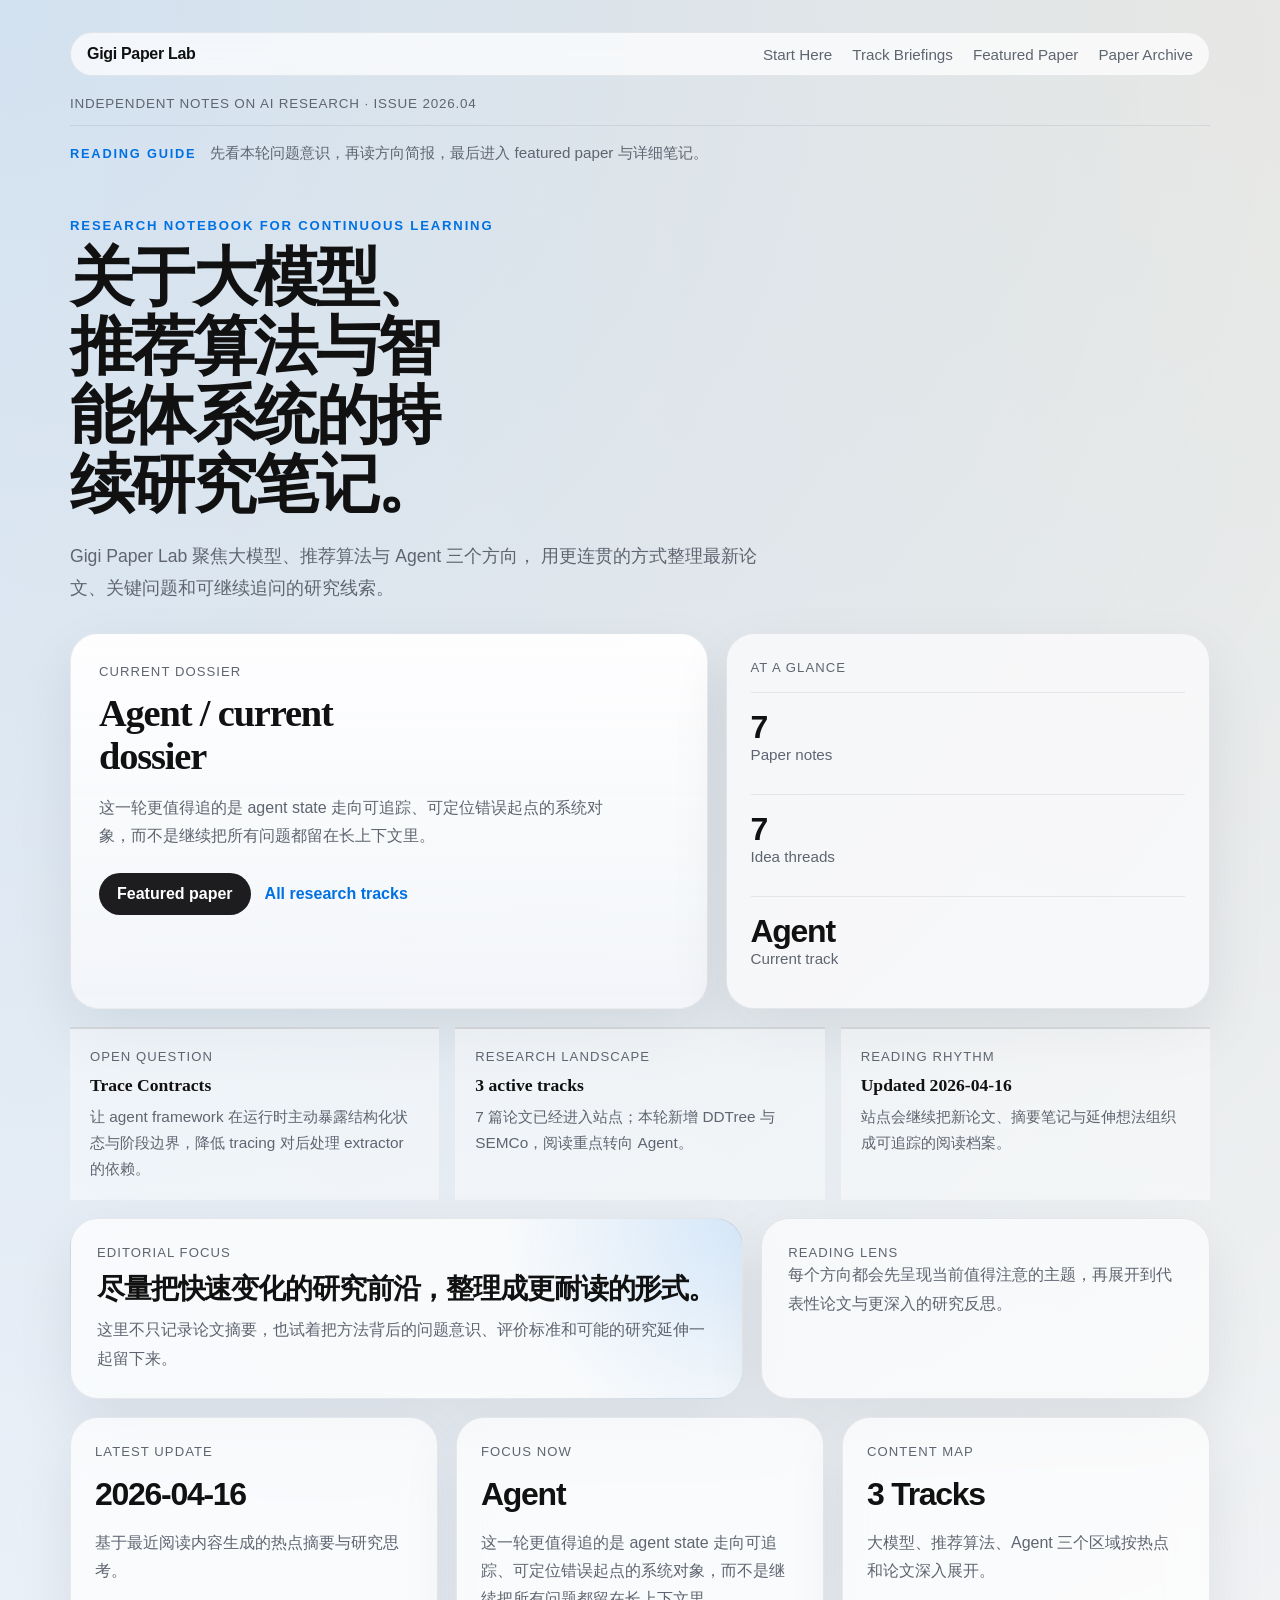
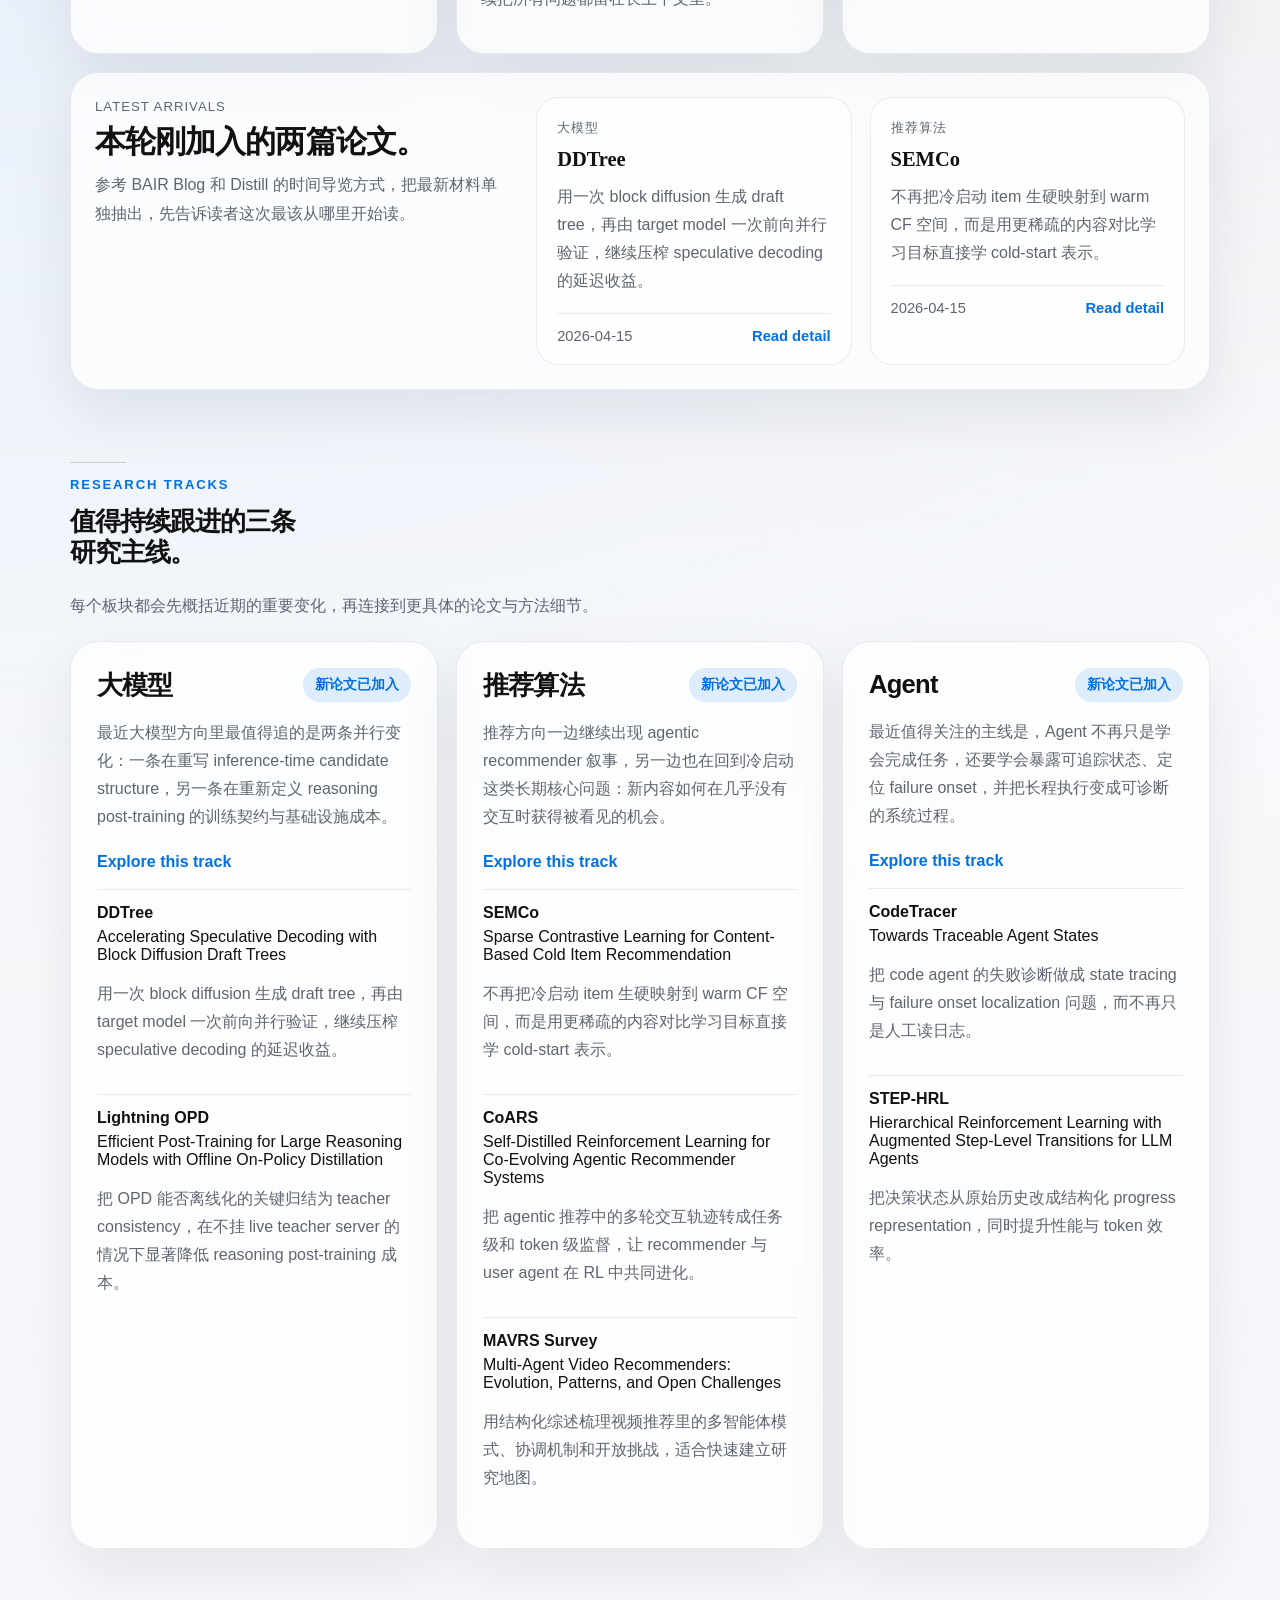
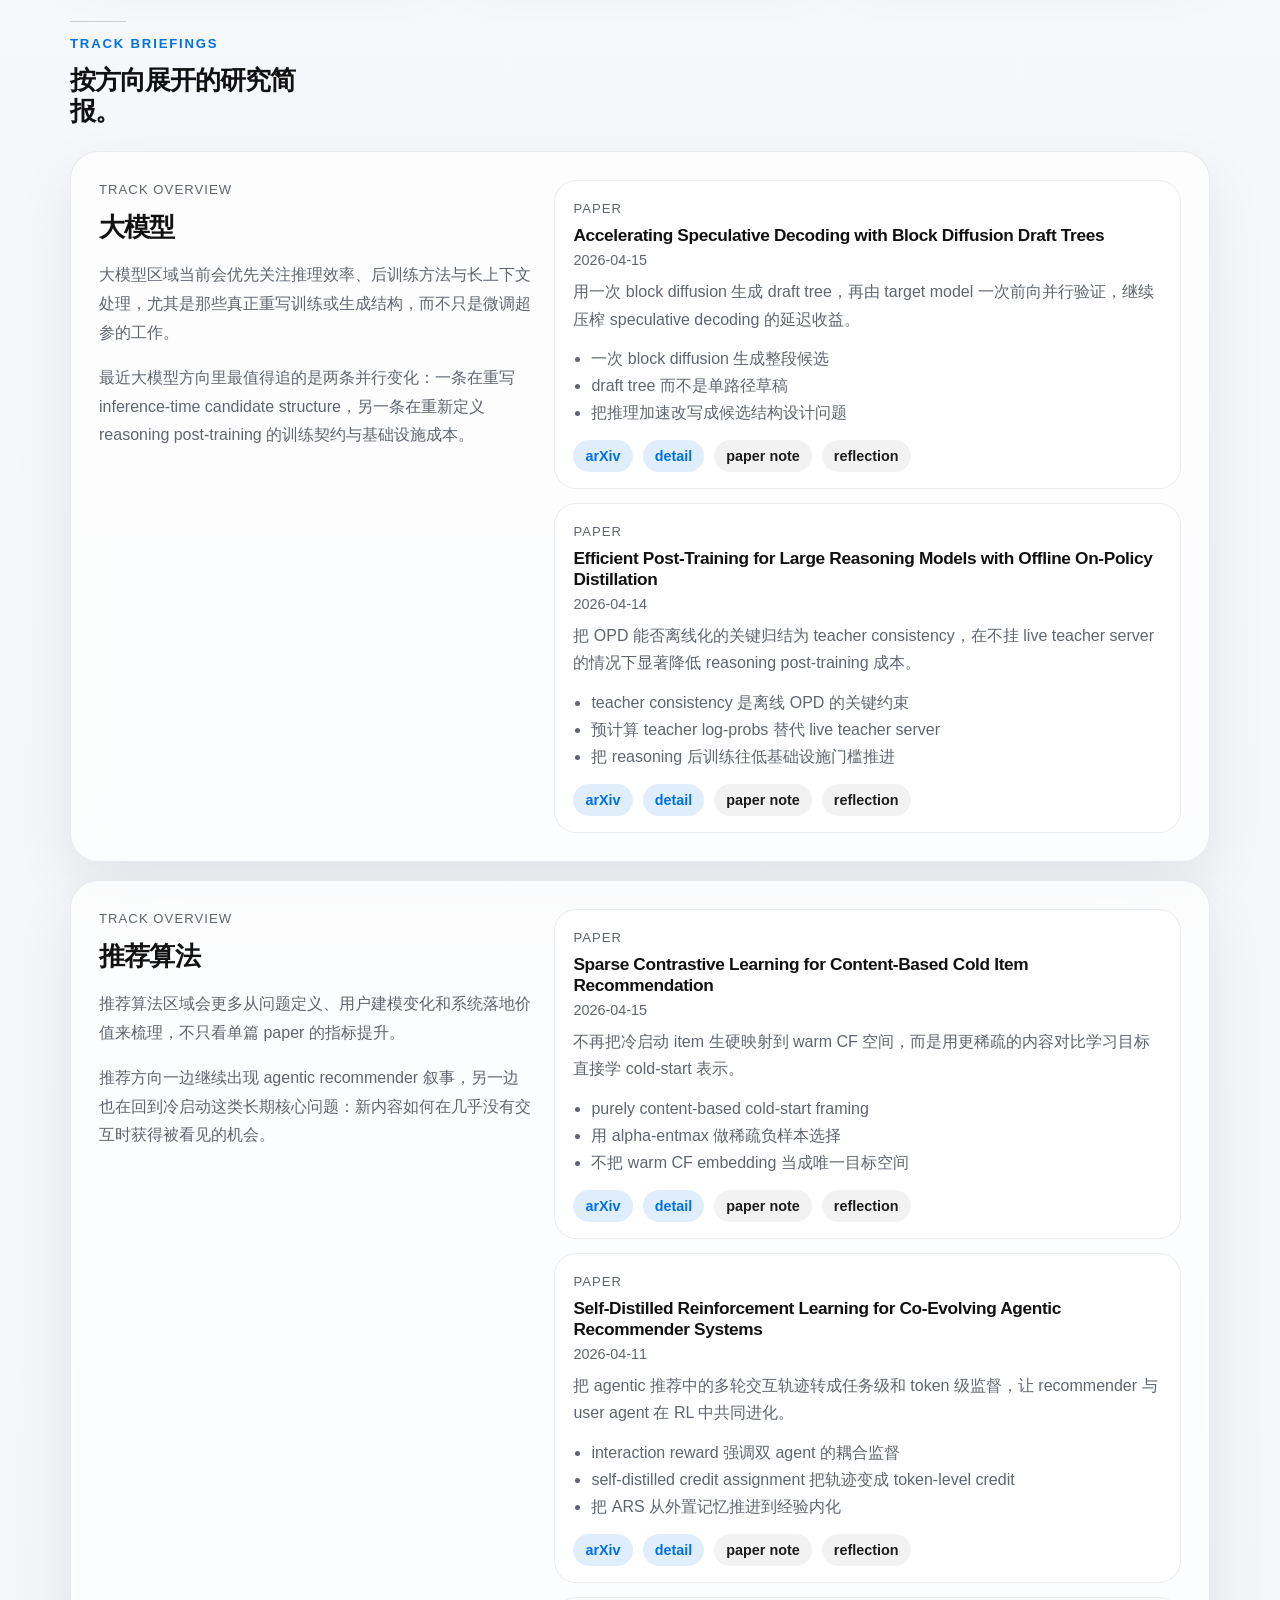
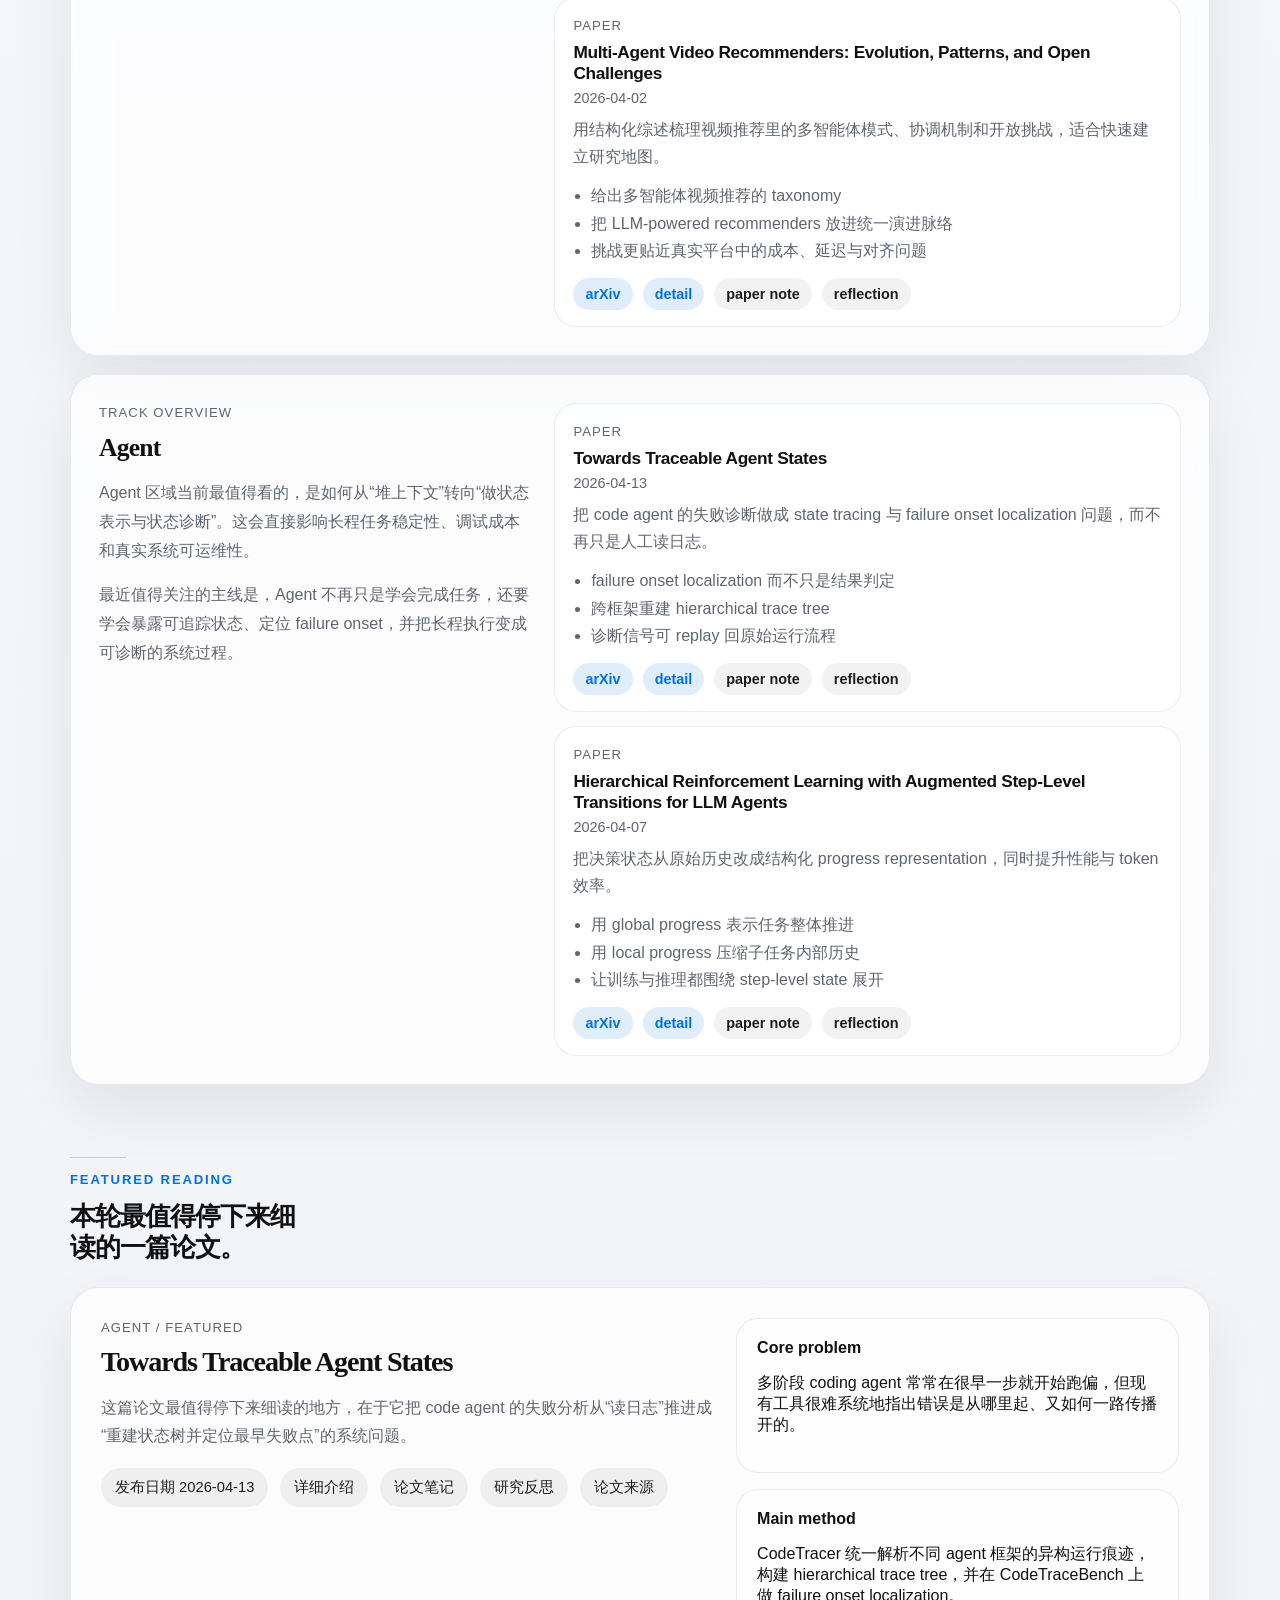
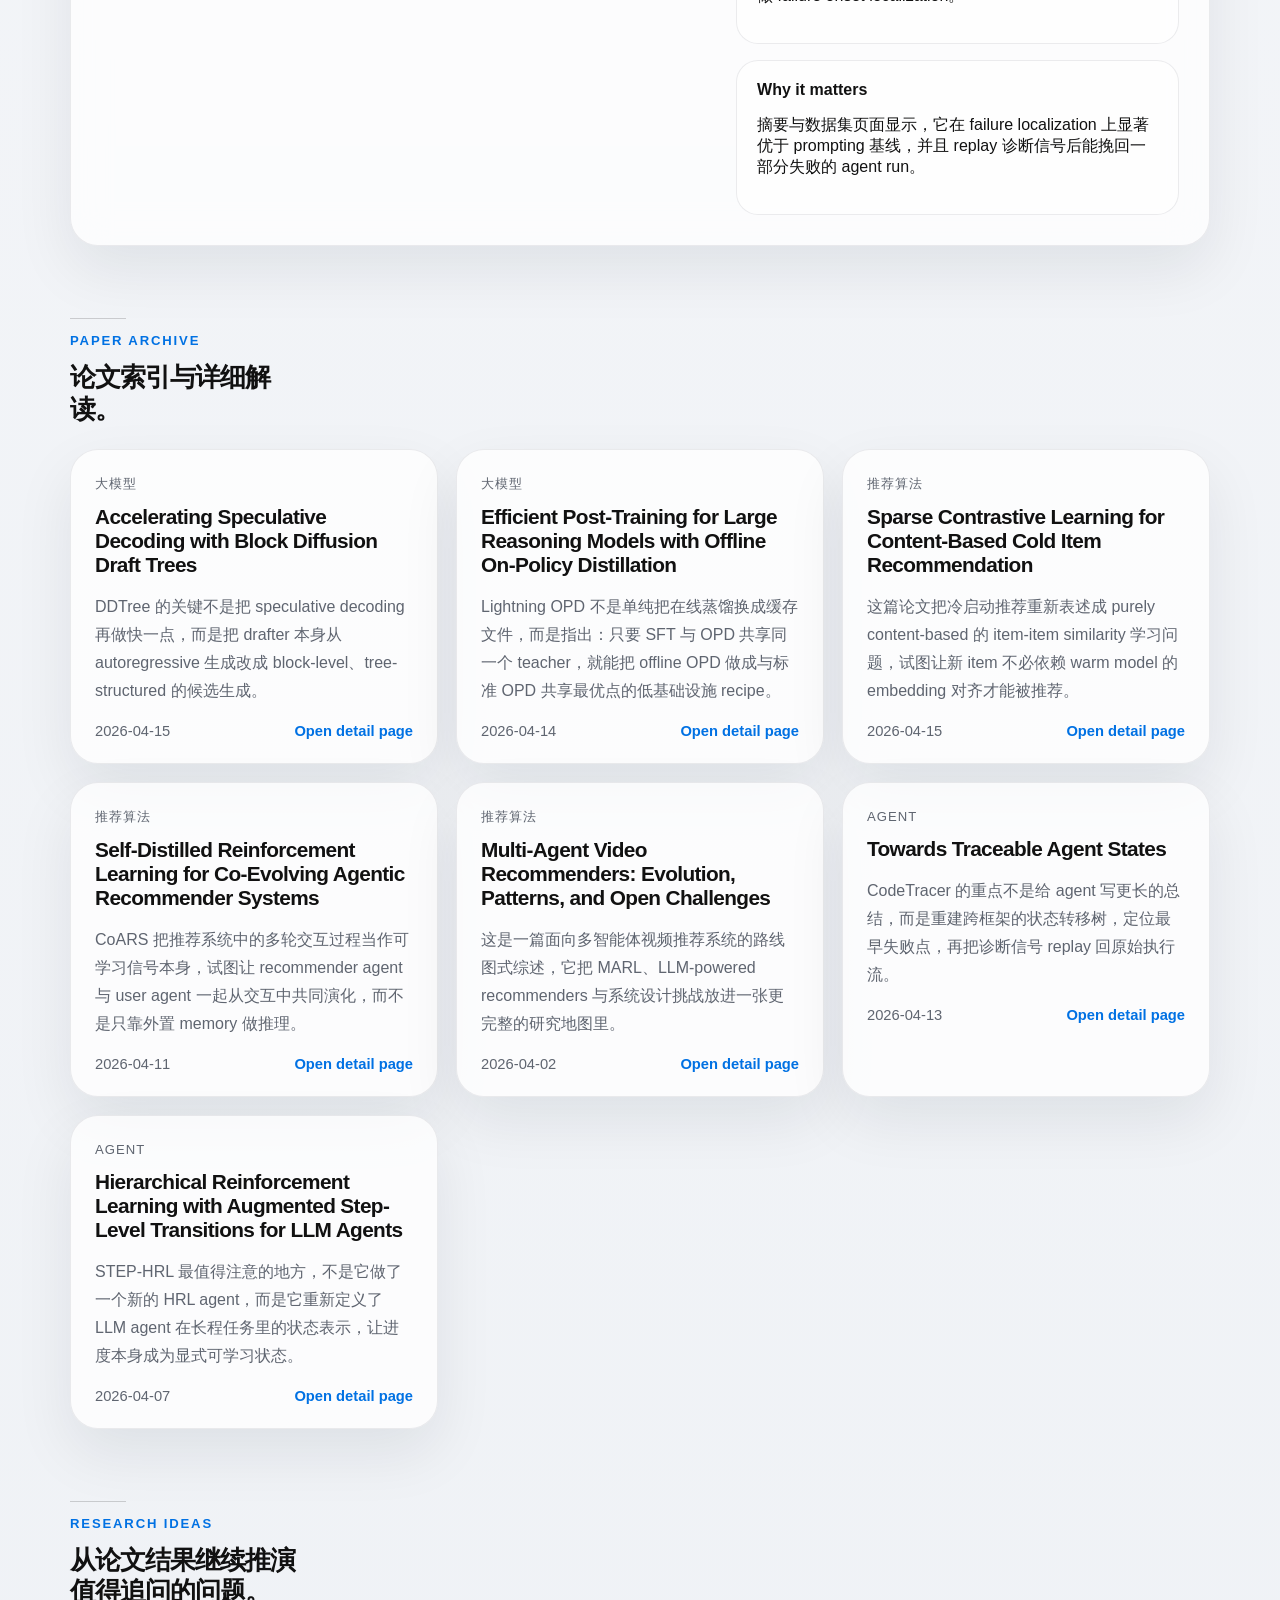
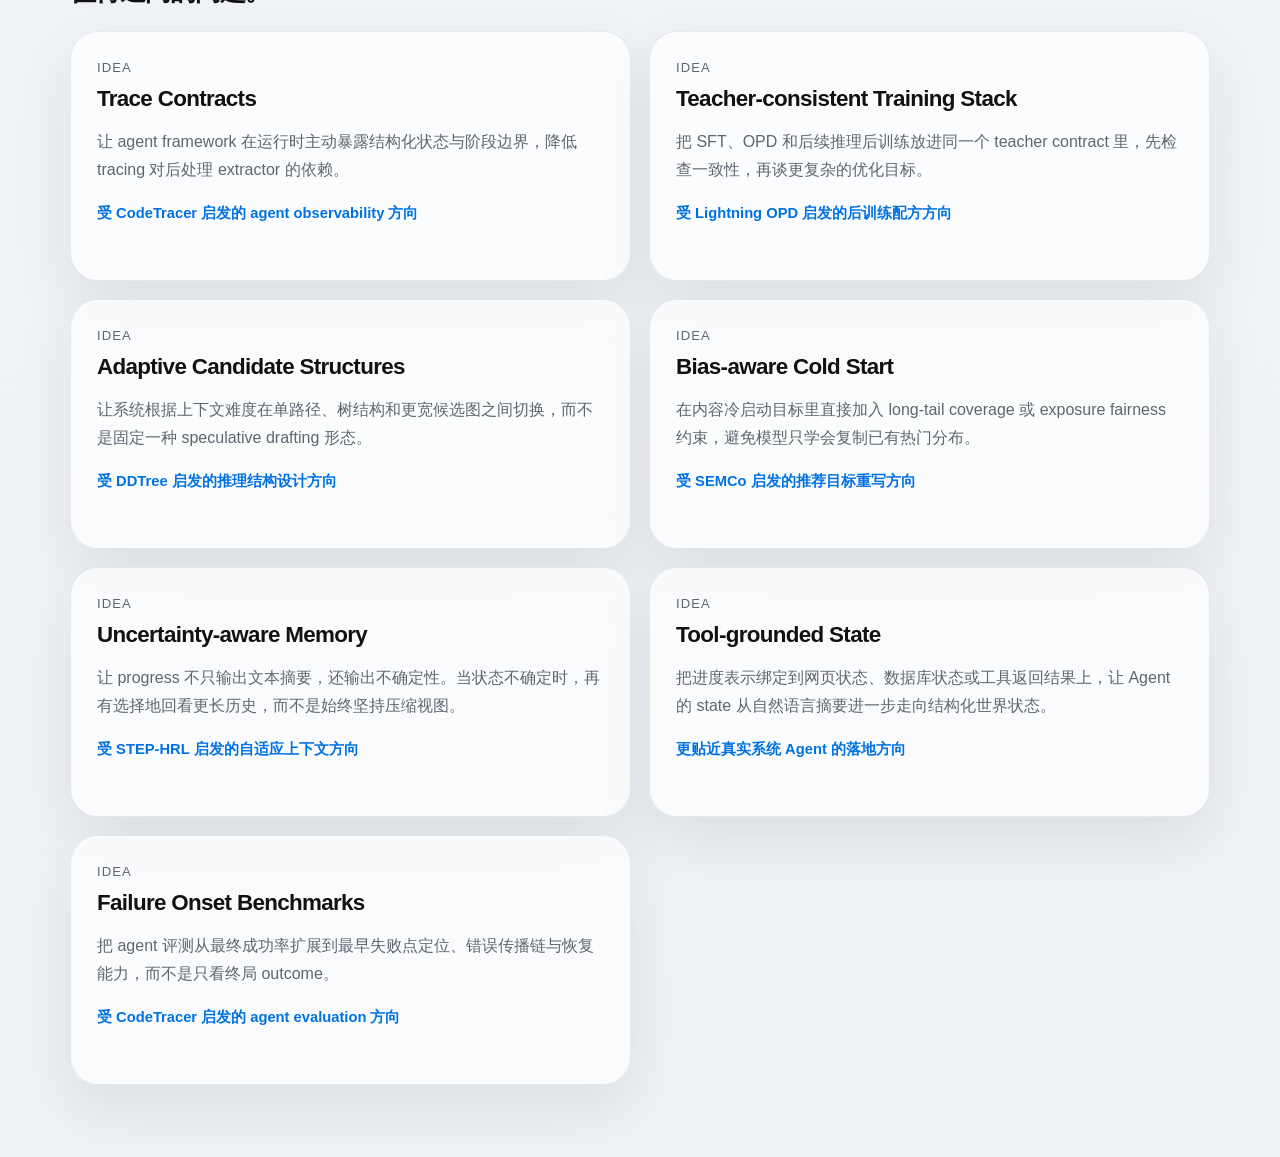
==== commit ddc46846: "Refresh paper lab with CodeTracer and Lightning OPD" ====
--- a/paper_site/index.html
+++ b/paper_site/index.html
@@ -13,6 +13,7 @@
   </head>
   <body>
     <div class="page-shell">
+      <a class="skip-link" href="#main-content">Skip to Main Content</a>
       <header class="hero">
         <nav class="topbar">
           <div class="brand">Gigi Paper Lab</div>
@@ -120,9 +121,18 @@
             <p>大模型、推荐算法、Agent 三个区域按热点和论文深入展开。</p>
           </article>
         </section>
+
+        <section class="latest-arrivals glass-panel" id="latest-arrivals">
+          <div class="latest-arrivals-copy">
+            <span class="panel-label">Latest arrivals</span>
+            <h2>本轮刚加入的两篇论文。</h2>
+            <p>参考 BAIR Blog 和 Distill 的时间导览方式，把最新材料单独抽出，先告诉读者这次最该从哪里开始读。</p>
+          </div>
+          <div class="latest-arrivals-list" id="latest-arrivals-list"></div>
+        </section>
       </header>
 
-      <main>
+      <main id="main-content">
         <section class="section-block" id="tracks">
           <div class="section-heading">
             <p class="eyebrow">Research tracks</p>
--- a/paper_site/assets/styles.css
+++ b/paper_site/assets/styles.css
@@ -37,6 +37,21 @@
   text-decoration: none;
 }
 
+.skip-link {
+  position: absolute;
+  left: 20px;
+  top: -48px;
+  padding: 10px 14px;
+  border-radius: 999px;
+  background: #1d1d1f;
+  color: white;
+  z-index: 20;
+}
+
+.skip-link:focus-visible {
+  top: 12px;
+}
+
 .page-shell {
   width: min(100%, var(--content-width));
   margin: 0 auto;
@@ -136,6 +151,7 @@
   font-size: clamp(2.45rem, 5vw, 4rem);
   line-height: 1.08;
   font-weight: 600;
+  text-wrap: balance;
 }
 
 .hero-text {
@@ -152,7 +168,8 @@
 .story-band,
 .track-detail-stack,
 .hero-stage,
-.paper-library {
+.paper-library,
+.latest-arrivals-list {
   display: grid;
   gap: 18px;
 }
@@ -305,6 +322,66 @@
 
 .hero-panels {
   grid-template-columns: repeat(3, minmax(0, 1fr));
+}
+
+.latest-arrivals {
+  display: grid;
+  grid-template-columns: 0.9fr 1.4fr;
+  gap: 24px;
+  margin-top: 18px;
+  padding: 24px;
+  border-radius: var(--radius-xl);
+}
+
+.latest-arrivals-copy h2 {
+  margin: 10px 0 12px;
+  font-family: "Iowan Old Style", "Palatino Linotype", Georgia, serif;
+  font-size: clamp(1.5rem, 2.4vw, 2.2rem);
+  line-height: 1.12;
+  letter-spacing: -0.03em;
+  font-weight: 600;
+}
+
+.latest-arrivals-copy p {
+  margin: 0;
+  color: var(--muted);
+  line-height: 1.8;
+}
+
+.latest-arrivals-list {
+  grid-template-columns: repeat(2, minmax(0, 1fr));
+}
+
+.latest-arrival-card {
+  padding: 20px;
+  border-radius: var(--radius-lg);
+  border: 1px solid var(--line);
+  background: rgba(255, 255, 255, 0.62);
+}
+
+.latest-arrival-card h3 {
+  margin: 10px 0 10px;
+  font-family: "Iowan Old Style", "Palatino Linotype", Georgia, serif;
+  font-size: 1.28rem;
+  line-height: 1.25;
+}
+
+.latest-arrival-card p {
+  margin: 0;
+  color: var(--muted);
+  line-height: 1.75;
+}
+
+.latest-arrival-footer {
+  display: flex;
+  align-items: center;
+  justify-content: space-between;
+  gap: 12px;
+  margin-top: 18px;
+  padding-top: 14px;
+  border-top: 1px solid var(--line);
+  color: var(--muted);
+  font-size: 0.92rem;
 }
 
 .glass-panel,
@@ -805,7 +882,12 @@
   .track-detail-card,
   .reader-layout,
   .feature-card,
-  .ideas-grid {
+  .ideas-grid,
+  .latest-arrivals {
+    grid-template-columns: 1fr;
+  }
+
+  .latest-arrivals-list {
     grid-template-columns: 1fr;
   }
 
